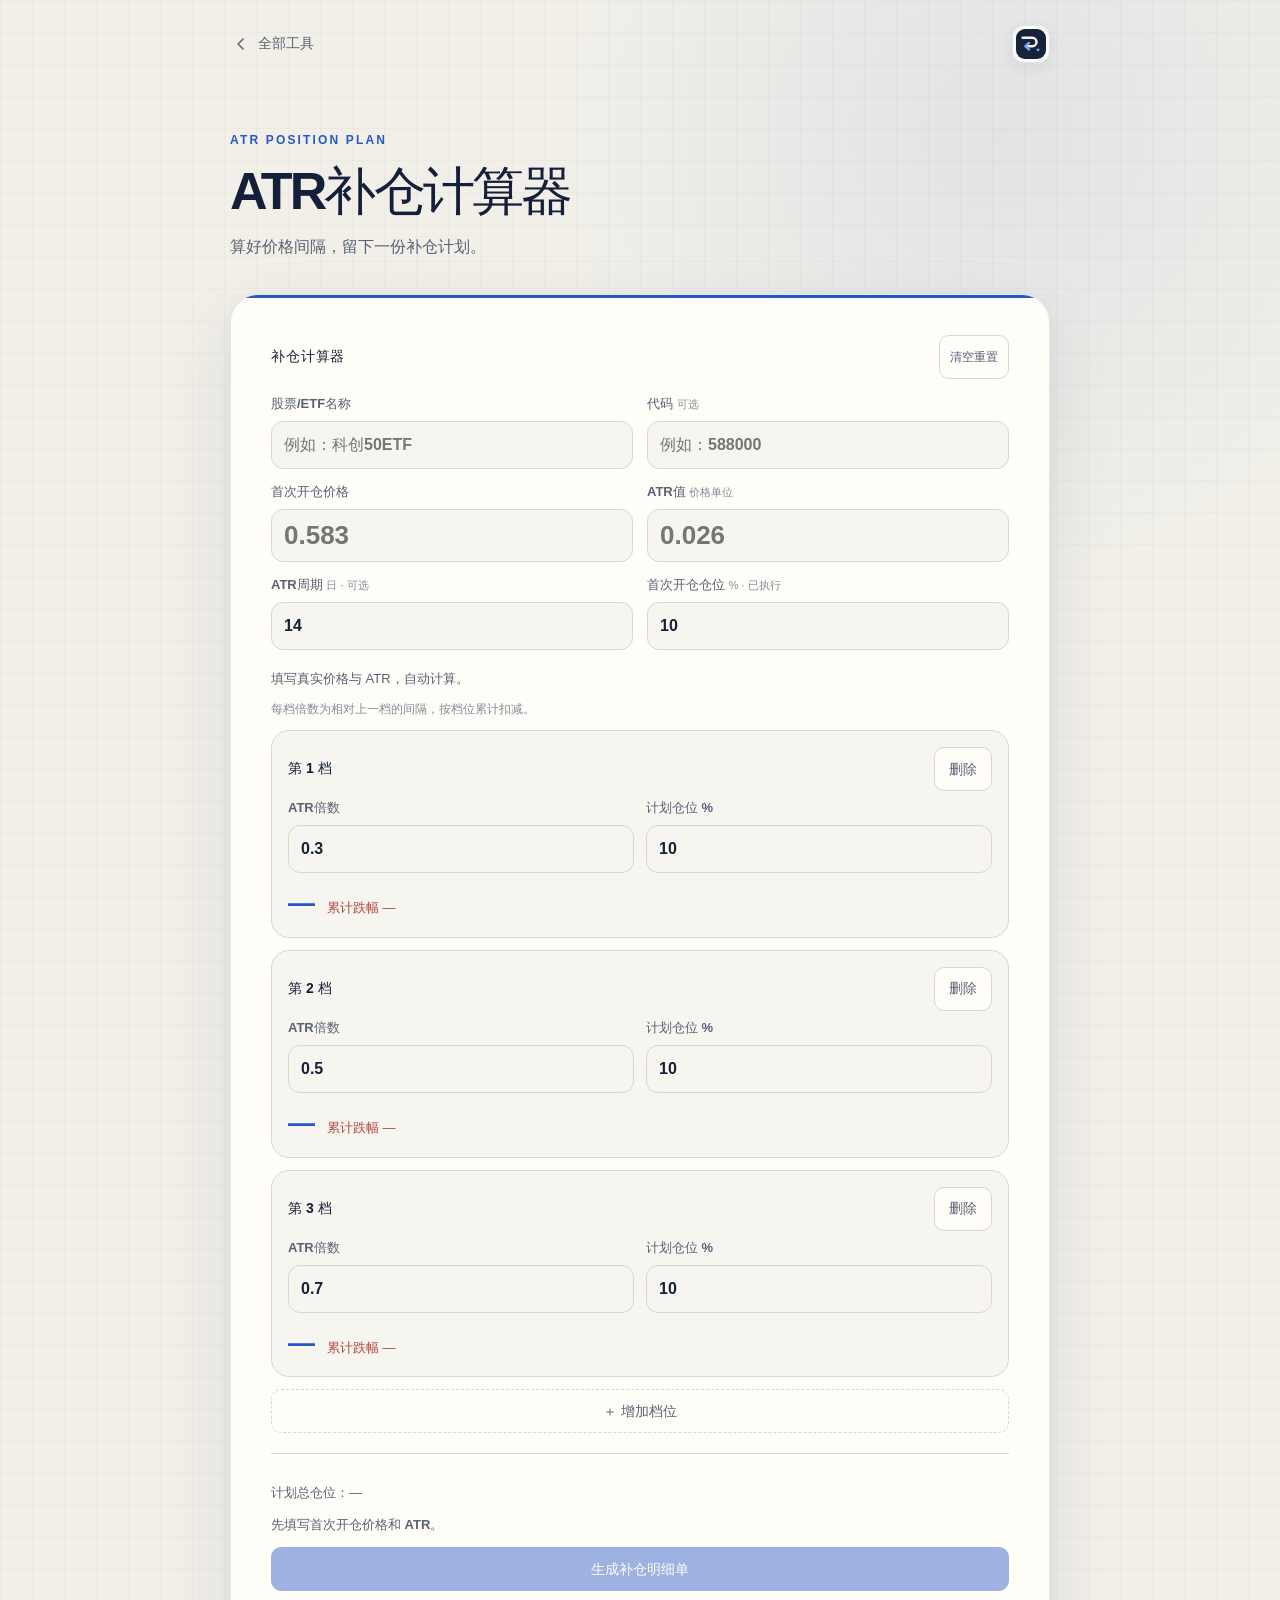
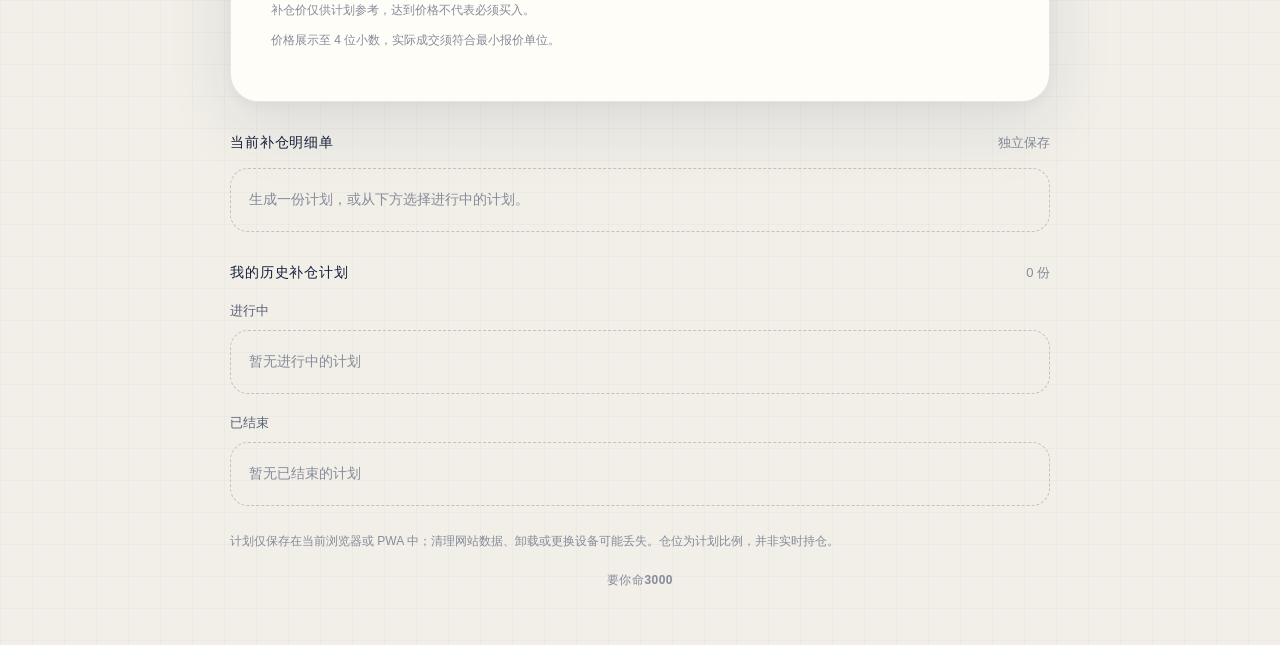
==== tools/atr-calculator/index.html @ 3a577865 "发布 ATR 补仓计算器 v1.2.0" ====
<!doctype html>
<html lang="zh-CN">
  <head>
    <meta charset="UTF-8" />
    <meta name="viewport" content="width=device-width, initial-scale=1, viewport-fit=cover" />
    <meta name="theme-color" content="#f1efe8" />
    <meta name="apple-mobile-web-app-capable" content="yes" />
    <meta name="apple-mobile-web-app-title" content="要你命3000" />
    <meta name="apple-mobile-web-app-status-bar-style" content="default" />
    <meta name="description" content="按累计ATR间隔计算补仓参考价格，在本机保存和管理独立补仓计划。" />
    <link rel="manifest" href="../../manifest.webmanifest" />
    <link rel="icon" href="../../assets/icon-192.png" type="image/png" />
    <link rel="apple-touch-icon" sizes="180x180" href="../../assets/apple-touch-icon.png" />
    <link rel="stylesheet" href="../../assets/styles.css" />
    <link rel="stylesheet" href="./atr-calculator.css" />
    <title>ATR补仓计算器 · 要你命3000</title>
  </head>
  <body>
    <div class="site-shell calculator-shell atr-shell">
      <header class="topbar">
        <a class="back-link" href="../../index.html">
          <svg viewBox="0 0 24 24" fill="none" aria-hidden="true"><path d="m14.5 6-6 6 6 6" /></svg>
          <span>全部工具</span>
        </a>
        <a class="brand-mark brand-mark-small" href="../../index.html" aria-label="要你命3000 首页">
          <img src="../../assets/icon.svg" alt="" width="30" height="30" />
        </a>
      </header>
      <main class="calculator-main">
        <section class="tool-heading" aria-labelledby="calculator-title">
          <p class="eyebrow">ATR POSITION PLAN</p>
          <h1 id="calculator-title">ATR补仓计算器</h1>
          <p>算好价格间隔，留下一份补仓计划。</p>
        </section>
        <p id="storage-message" class="atr-notice" role="alert" hidden></p>
        <section class="calculator-card" aria-labelledby="form-title">
          <div class="section-heading"><h2 id="form-title">补仓计算器</h2><button id="reset-draft" class="atr-button atr-subtle" type="button">清空重置</button></div>
          <form id="atr-form" novalidate>
            <div class="atr-fields">
              <label class="atr-field">股票/ETF名称
                <input id="asset-name" type="text" maxlength="80" autocomplete="off" placeholder="例如：科创50ETF" required />
              </label>
              <label class="atr-field">代码 <small>可选</small>
                <input id="asset-code" type="text" maxlength="40" autocomplete="off" placeholder="例如：588000" />
              </label>
              <label class="atr-field atr-main-field">首次开仓价格
                <input id="opening-price" type="text" inputmode="decimal" autocomplete="off" placeholder="0.583" required aria-describedby="preview-status" />
              </label>
              <label class="atr-field atr-main-field">ATR值 <small>价格单位</small>
                <input id="atr-value" type="text" inputmode="decimal" autocomplete="off" placeholder="0.026" required aria-describedby="preview-status" />
              </label>
              <label class="atr-field">ATR周期 <small>日 · 可选</small>
                <input id="atr-period" type="text" inputmode="numeric" autocomplete="off" value="14" />
              </label>
              <label class="atr-field">首次开仓仓位 <small>% · 已执行</small>
                <input id="opening-position" type="text" inputmode="decimal" autocomplete="off" value="10" aria-describedby="preview-status" />
              </label>
            </div>
            <p id="preview-summary" class="atr-meta" aria-live="polite">填写真实价格与 ATR，自动计算。</p>
            <p class="atr-hint">每档倍数为相对上一档的间隔，按档位累计扣减。</p>
            <div id="draft-levels" class="atr-stack"></div>
            <button id="add-level" class="atr-button" type="button">＋ 增加档位</button>
            <div class="atr-preview-footer">
              <p id="position-total" class="atr-meta"></p>
              <p id="position-warning" class="atr-notice" hidden></p>
              <p id="preview-status" class="status-message" aria-live="polite"></p>
              <button id="generate-plan" class="atr-button atr-primary" type="submit">生成补仓明细单</button>
            </div>
          </form>
          <p class="atr-hint">补仓价仅供计划参考，达到价格不代表必须买入。</p>
          <p class="atr-hint">价格展示至 4 位小数，实际成交须符合最小报价单位。</p>
        </section>
        <p id="action-message" class="atr-action-message" role="status" aria-live="polite"></p>
        <section id="current-section" class="atr-section" aria-labelledby="current-title">
          <div class="section-heading"><h2 id="current-title">当前补仓明细单</h2><span>独立保存</span></div>
          <div id="current-plan"></div>
        </section>
        <section class="atr-section" aria-labelledby="history-title">
          <div class="section-heading"><h2 id="history-title">我的历史补仓计划</h2><span id="plan-count">0 份</span></div>
          <h3 class="atr-list-heading">进行中</h3>
          <div id="active-plans" class="atr-stack"></div>
          <h3 class="atr-list-heading">已结束</h3>
          <div id="ended-plans" class="atr-stack"></div>
        </section>
        <p class="atr-hint atr-local-note">计划仅保存在当前浏览器或 PWA 中；清理网站数据、卸载或更换设备可能丢失。仓位为计划比例，并非实时持仓。</p>
        <p class="version-note" data-app-version>要你命3000</p>
      </main>
    </div>
    <script src="../../assets/app.js" defer></script>
    <script src="./atr-core.js" defer></script>
    <script src="./atr-calculator.js" defer></script>
  </body>
</html>
---- assets/styles.css ----
:root {
  color-scheme: light;
  --canvas: #f1efe8;
  --surface: #fffdf8;
  --surface-muted: #f7f5ef;
  --ink: #14203a;
  --ink-soft: #596176;
  --ink-faint: #858b99;
  --line: #d9d7cf;
  --line-strong: #c4c2b9;
  --accent: #2858c7;
  --accent-soft: #e9effd;
  --up: #147a55;
  --up-soft: #eaf6f0;
  --down: #b5453f;
  --down-soft: #fbefed;
  --flat: #6a7180;
  --shadow: 0 24px 70px rgba(27, 38, 64, 0.09), 0 4px 14px rgba(27, 38, 64, 0.04);
  --radius-xl: 28px;
  --radius-lg: 18px;
  --radius-md: 12px;
  --page-width: 1120px;
  font-family: "Segoe UI Variable Text", "Microsoft YaHei UI", "PingFang SC", sans-serif;
  font-synthesis: none;
  text-rendering: optimizeLegibility;
}

* {
  box-sizing: border-box;
}

html {
  min-width: 320px;
  background: var(--canvas);
}

body {
  min-width: 320px;
  min-height: 100vh;
  min-height: 100svh;
  margin: 0;
  color: var(--ink);
  background:
    radial-gradient(circle at 78% 6%, rgba(40, 88, 199, 0.08), transparent 28rem),
    linear-gradient(rgba(20, 32, 58, 0.025) 1px, transparent 1px),
    linear-gradient(90deg, rgba(20, 32, 58, 0.025) 1px, transparent 1px),
    var(--canvas);
  background-size: auto, 32px 32px, 32px 32px, auto;
  -webkit-font-smoothing: antialiased;
}

a {
  color: inherit;
  text-decoration: none;
}

button,
input {
  font: inherit;
}

button,
a,
input {
  -webkit-tap-highlight-color: transparent;
}

.site-shell {
  width: min(100% - 40px, var(--page-width));
  min-height: 100vh;
  min-height: 100svh;
  margin-inline: auto;
  display: flex;
  flex-direction: column;
}

.topbar {
  min-height: 88px;
  display: flex;
  align-items: center;
  justify-content: space-between;
  padding-top: env(safe-area-inset-top);
}

.brand-mark {
  width: 44px;
  height: 44px;
  display: grid;
  place-items: center;
  border: 1px solid rgba(24, 32, 53, 0.09);
  border-radius: 14px;
  background: rgba(255, 253, 248, 0.82);
  box-shadow: 0 4px 16px rgba(20, 32, 58, 0.07);
  transition: transform 160ms ease, box-shadow 160ms ease;
}

.brand-mark img {
  display: block;
  border-radius: 9px;
}

.brand-mark:hover {
  transform: translateY(-1px);
  box-shadow: 0 6px 16px rgba(24, 32, 53, 0.1);
}

.brand-mark:active {
  transform: translateY(0) scale(0.97);
}

.brand-mark:focus-visible,
.back-link:focus-visible,
.tool-card:focus-visible,
.clear-button:focus-visible {
  outline: 3px solid rgba(49, 95, 202, 0.28);
  outline-offset: 3px;
}

.topbar-note {
  color: var(--ink-soft);
  font-size: 12px;
  font-weight: 600;
  letter-spacing: 0.12em;
}

.home-main {
  flex: 1;
  padding: clamp(54px, 8vh, 84px) 0 88px;
}

.intro {
  position: relative;
  min-height: 260px;
  max-width: none;
  isolation: isolate;
}

.intro::after {
  content: "3000";
  position: absolute;
  z-index: -1;
  top: -54px;
  right: 0;
  color: rgba(40, 88, 199, 0.055);
  font-family: "Segoe UI Variable Display", "Segoe UI", sans-serif;
  font-size: clamp(150px, 24vw, 270px);
  font-weight: 760;
  line-height: 1;
  letter-spacing: -0.08em;
  pointer-events: none;
  user-select: none;
}

.eyebrow {
  margin: 0 0 17px;
  color: var(--accent);
  font-size: 12px;
  font-weight: 750;
  letter-spacing: 0.18em;
}

.intro h1,
.tool-heading h1 {
  margin: 0;
  font-family: "Segoe UI Variable Display", "Microsoft YaHei UI", "PingFang SC", sans-serif;
  font-weight: 760;
  letter-spacing: -0.055em;
  text-wrap: balance;
}

.intro h1 {
  font-size: clamp(54px, 7.4vw, 82px);
  line-height: 1;
}

.intro-copy {
  max-width: 34em;
  margin: 23px 0 0;
  color: var(--ink-soft);
  font-size: clamp(16px, 2vw, 18px);
  line-height: 1.75;
  letter-spacing: 0.015em;
}

.tools-section {
  margin-top: 26px;
}

.version-note {
  margin: 20px 0 0;
  color: var(--ink-faint);
  font-size: 12px;
  font-weight: 600;
  letter-spacing: 0.04em;
  text-align: center;
}

.section-heading {
  display: flex;
  align-items: baseline;
  justify-content: space-between;
  margin-bottom: 16px;
}

.section-heading h2 {
  margin: 0;
  font-size: 14px;
  font-weight: 750;
  letter-spacing: 0.06em;
}

.section-heading span {
  color: var(--ink-faint);
  font-size: 13px;
}

.tool-card {
  position: relative;
  min-height: 256px;
  display: grid;
  grid-template-columns: 70px minmax(0, 1fr) auto;
  gap: 26px;
  align-items: start;
  padding: 34px;
  overflow: hidden;
  border: 1px solid rgba(20, 32, 58, 0.1);
  border-radius: var(--radius-xl);
  background: var(--surface);
  box-shadow: var(--shadow);
  transition: transform 200ms ease, box-shadow 200ms ease, border-color 200ms ease;
}

.tool-card + .tool-card {
  margin-top: 16px;
}

.tool-card::after {
  content: "";
  position: absolute;
  right: -68px;
  bottom: -122px;
  width: 330px;
  height: 270px;
  border: 1px solid rgba(40, 88, 199, 0.12);
  border-radius: 50%;
  pointer-events: none;
}

.tool-card:hover {
  transform: translateY(-3px);
  border-color: rgba(49, 95, 202, 0.26);
  box-shadow: 0 22px 60px rgba(32, 37, 47, 0.1), 0 3px 9px rgba(32, 37, 47, 0.04);
}

.tool-card:active {
  transform: translateY(-1px) scale(0.995);
}

.tool-card-icon {
  width: 70px;
  height: 70px;
  display: grid;
  place-items: center;
  border-radius: 20px;
  color: var(--accent);
  background: var(--accent-soft);
}

.tool-card-icon svg {
  width: 28px;
  stroke: currentColor;
  stroke-width: 1.8;
  stroke-linecap: round;
  stroke-linejoin: round;
}

.tool-card-body {
  min-width: 0;
}

.tool-card-kicker {
  margin: 2px 0 8px !important;
  color: var(--accent) !important;
  font-size: 12px !important;
  font-weight: 700;
  letter-spacing: 0.08em;
}

.tool-card h3 {
  margin: 0;
  font-size: 27px;
  font-weight: 750;
  line-height: 1.2;
  letter-spacing: -0.035em;
}

.tool-card-body > p {
  max-width: 520px;
  margin: 11px 0 0;
  color: var(--ink-soft);
  font-size: 15px;
  line-height: 1.7;
  text-wrap: pretty;
}

.formula-preview {
  width: fit-content;
  display: flex;
  align-items: center;
  gap: 9px;
  margin-top: 30px;
  padding: 10px 13px;
  border-left: 2px solid rgba(49, 95, 202, 0.28);
  border-radius: 9px;
  color: var(--ink-soft);
  background: var(--surface-muted);
  font-variant-numeric: tabular-nums;
  white-space: nowrap;
}

.formula-preview small {
  margin-right: 2px;
  color: var(--ink-faint);
  font-size: 11px;
  font-weight: 650;
  letter-spacing: 0.04em;
}

.formula-preview span,
.formula-preview strong {
  padding: 0;
  text-align: center;
  font-size: 15px;
}

.formula-preview i {
  color: var(--ink-faint);
  font-style: normal;
}

.formula-preview strong {
  color: var(--up);
}

.tool-card-arrow {
  position: relative;
  z-index: 1;
  width: 40px;
  height: 40px;
  display: grid;
  place-items: center;
  border: 1px solid var(--line);
  border-radius: 50%;
  color: var(--ink-soft);
  font-size: 18px;
  transition: color 160ms ease, border-color 160ms ease, background 160ms ease;
}

.tool-card:hover .tool-card-arrow {
  color: #fff;
  border-color: var(--accent);
  background: var(--accent);
}

.site-footer {
  min-height: 82px;
  display: flex;
  align-items: center;
  padding-bottom: env(safe-area-inset-bottom);
  border-top: 1px solid rgba(24, 32, 53, 0.08);
  color: var(--ink-faint);
  font-size: 12px;
}

/* 公共 PWA 更新提示；预留页面底部空间，避免覆盖工具和安全区域。 */
body.has-pwa-update {
  padding-bottom: calc(var(--pwa-update-height, 80px) + 32px + env(safe-area-inset-bottom));
}

.pwa-update {
  position: fixed;
  z-index: 20;
  left: max(16px, env(safe-area-inset-left));
  right: max(16px, env(safe-area-inset-right));
  bottom: calc(16px + env(safe-area-inset-bottom));
  max-width: 480px;
  margin-inline: auto;
  display: flex;
  align-items: center;
  justify-content: space-between;
  gap: 12px;
  padding: 12px 14px;
  border: 1px solid var(--line);
  border-radius: var(--radius-md);
  background: var(--surface);
  box-shadow: 0 4px 18px rgba(27, 38, 64, 0.1);
}

.pwa-update[hidden] {
  display: none;
}

.pwa-update p {
  margin: 0;
  color: var(--ink-soft);
  font-size: 13px;
  line-height: 1.5;
}

.pwa-update button {
  flex: 0 0 auto;
  min-height: 44px;
  padding: 0 12px;
  border: 0;
  border-radius: 8px;
  color: #fff;
  background: var(--accent);
  font-size: 13px;
  font-weight: 600;
  cursor: pointer;
}

.pwa-update button:disabled {
  opacity: 0.65;
  cursor: wait;
}

.pwa-update button:focus-visible {
  outline: 3px solid var(--accent);
  outline-offset: 3px;
}

/* Calculator */
.calculator-shell {
  max-width: 920px;
}

.back-link {
  min-height: 42px;
  display: inline-flex;
  align-items: center;
  gap: 7px;
  margin-left: -8px;
  padding: 0 9px;
  border-radius: 10px;
  color: var(--ink-soft);
  font-size: 14px;
  font-weight: 600;
  transition: color 160ms ease, background 160ms ease;
}

.back-link svg {
  width: 20px;
  stroke: currentColor;
  stroke-width: 1.8;
  stroke-linecap: round;
  stroke-linejoin: round;
}

.back-link:hover {
  color: var(--ink);
  background: rgba(255, 254, 251, 0.65);
}

.brand-mark-small {
  width: 38px;
  height: 38px;
  border-radius: 12px;
}

.calculator-main {
  flex: 1;
  padding: clamp(38px, 5vh, 56px) 0 max(56px, env(safe-area-inset-bottom));
}

.tool-heading {
  max-width: 720px;
  margin-bottom: 34px;
}

.tool-heading h1 {
  font-size: clamp(38px, 5.2vw, 52px);
  line-height: 1.06;
}

.tool-heading > p:last-child {
  margin: 14px 0 0;
  color: var(--ink-soft);
  font-size: 16px;
  line-height: 1.7;
}

.calculator-card {
  position: relative;
  padding: clamp(22px, 4vw, 40px);
  overflow: hidden;
  border: 1px solid rgba(20, 32, 58, 0.1);
  border-radius: var(--radius-xl);
  background: var(--surface);
  box-shadow: var(--shadow);
}

.calculator-card::before {
  content: "";
  position: absolute;
  inset: 0 0 auto;
  height: 3px;
  background: var(--accent);
}

.relation-line {
  display: flex;
  align-items: center;
  justify-content: center;
  gap: 12px;
  margin-bottom: 28px;
  color: var(--ink-faint);
  font-size: 12px;
  font-weight: 700;
  letter-spacing: 0.12em;
}

.relation-line i {
  color: var(--line-strong);
  font-style: normal;
  font-weight: 400;
}

.price-row {
  display: grid;
  grid-template-columns: minmax(0, 1fr) 48px minmax(0, 1fr);
  align-items: start;
}

.price-b-group {
  min-width: 0;
}

.price-b-drop:not([hidden]) {
  display: flex;
  align-items: baseline;
  justify-content: space-between;
  gap: 12px;
  margin: 7px 10px 0;
  padding: 9px 12px;
  border: 1px solid rgba(20, 32, 58, 0.06);
  border-radius: 10px;
  color: var(--ink-soft);
  background: rgba(247, 245, 239, 0.5);
  font-size: 11px;
  line-height: 1.5;
}

.price-b-drop > span {
  flex-shrink: 0;
}

.price-b-drop output {
  min-width: 0;
  font-size: 16px;
  font-weight: 600;
  font-variant-numeric: tabular-nums;
  text-align: right;
  overflow-wrap: anywhere;
}

.price-row > .direction-arrow {
  margin-top: 70px;
}

.field-card {
  position: relative;
  min-width: 0;
  display: block;
  min-height: 164px;
  padding: 20px;
  border: 1px solid var(--line);
  border-radius: var(--radius-lg);
  background: #faf8f3;
  cursor: text;
  transition: border-color 160ms ease, box-shadow 160ms ease, background 160ms ease, transform 160ms ease;
}

.field-card:focus-within {
  border-color: rgba(49, 95, 202, 0.65);
  background: #fff;
  box-shadow: 0 0 0 4px rgba(49, 95, 202, 0.1);
  transform: translateY(-1px);
}

.field-head {
  display: flex;
  align-items: center;
  justify-content: space-between;
  gap: 12px;
  color: var(--ink-soft);
  font-size: 13px;
  font-weight: 700;
}

.field-head small {
  min-width: 25px;
  height: 25px;
  display: grid;
  place-items: center;
  border: 1px solid var(--line);
  border-radius: 7px;
  color: var(--ink-faint);
  background: rgba(255, 255, 255, 0.65);
  font-size: 11px;
}

.input-wrap {
  min-width: 0;
  display: flex;
  align-items: baseline;
  margin-top: 15px;
}

.input-wrap input {
  width: 100%;
  min-width: 0;
  height: 52px;
  padding: 0;
  border: 0;
  outline: 0;
  color: var(--ink);
  background: transparent;
  font-size: clamp(30px, 5vw, 42px);
  font-weight: 720;
  letter-spacing: -0.035em;
  font-variant-numeric: tabular-nums;
  caret-color: var(--accent);
}

.input-wrap input::placeholder {
  color: #c7c8c7;
  opacity: 1;
}

.input-suffix {
  margin-left: 5px;
  color: var(--ink-faint);
  font-size: 20px;
  font-weight: 700;
}

.field-role {
  min-height: 18px;
  display: inline-flex;
  align-items: center;
  margin-top: 8px;
  color: var(--ink-faint);
  font-size: 11px;
  font-weight: 650;
  letter-spacing: 0.04em;
}

.field-card.is-derived {
  border-color: rgba(49, 95, 202, 0.32);
  background: var(--accent-soft);
}

.field-card.is-derived .field-role {
  color: var(--accent);
}

.field-card.has-error {
  border-color: rgba(181, 69, 63, 0.48);
  background: var(--down-soft);
}

.direction-arrow {
  display: grid;
  place-items: center;
  color: var(--ink-faint);
}

.direction-arrow svg {
  width: 22px;
  stroke: currentColor;
  stroke-width: 1.6;
  stroke-linecap: round;
  stroke-linejoin: round;
}

.change-connector {
  height: 42px;
  display: grid;
  place-items: center;
}

.change-connector span {
  width: 1px;
  height: 25px;
  background: var(--line);
}

.change-card {
  max-width: calc(50% - 24px);
  margin-inline: auto;
}

.change-card.is-up {
  border-color: rgba(20, 122, 85, 0.3);
  background: var(--up-soft);
}

.change-card.is-up .field-role,
.change-card.is-up input {
  color: var(--up);
}

.change-card.is-down {
  border-color: rgba(181, 69, 63, 0.3);
  background: var(--down-soft);
}

.change-card.is-down .field-role,
.change-card.is-down input {
  color: var(--down);
}

.change-card.is-flat {
  background: #f1f2f3;
}

.status-row {
  min-height: 38px;
  display: flex;
  align-items: center;
  justify-content: space-between;
  gap: 18px;
  margin-top: 30px;
  padding-top: 22px;
  border-top: 1px solid rgba(24, 32, 53, 0.08);
}

.status-message {
  margin: 0;
  color: var(--ink-soft);
  font-size: 13px;
  font-weight: 550;
}

.status-message[data-tone="up"] { color: var(--up); }
.status-message[data-tone="down"],
.status-message[data-tone="error"] { color: var(--down); }
.status-message[data-tone="flat"] { color: var(--flat); }

.clear-button {
  min-height: 38px;
  display: inline-flex;
  align-items: center;
  gap: 7px;
  flex: 0 0 auto;
  padding: 0 11px;
  border: 0;
  border-radius: 10px;
  color: var(--ink-soft);
  background: transparent;
  cursor: pointer;
  font-size: 13px;
  font-weight: 600;
  transition: color 160ms ease, background 160ms ease;
}

.clear-button svg {
  width: 17px;
  stroke: currentColor;
  stroke-width: 1.6;
  stroke-linecap: round;
  stroke-linejoin: round;
}

.clear-button:hover:not(:disabled) {
  color: var(--down);
  background: var(--down-soft);
}

.clear-button:disabled {
  opacity: 0.35;
  cursor: default;
}

/* Currency converter */
.currency-card {
  max-width: 720px;
}

.currency-stack {
  display: grid;
  gap: 10px;
}

.currency-field {
  min-height: 142px;
}

.currency-field .field-head > span:first-child {
  color: var(--ink);
  font-size: 15px;
}

.currency-field .field-head small {
  min-width: auto;
  height: auto;
  padding: 4px 7px;
  color: var(--accent);
  border-color: rgba(40, 88, 199, 0.18);
  background: var(--accent-soft);
  letter-spacing: 0.04em;
}

.currency-field.is-source {
  border-color: rgba(40, 88, 199, 0.6);
  background: #fff;
  box-shadow: 0 0 0 4px rgba(40, 88, 199, 0.09);
}

.currency-field .input-suffix {
  flex: 0 0 auto;
}

.currency-connector {
  height: 22px;
  display: grid;
  place-items: center;
  color: var(--line-strong);
}

.currency-connector svg {
  width: 18px;
  height: 18px;
  stroke: currentColor;
  stroke-width: 1.6;
  stroke-linecap: round;
  stroke-linejoin: round;
}

.currency-status {
  align-items: flex-start;
}

.currency-status-copy {
  min-width: 0;
}

.rate-date {
  margin: 5px 0 0;
  color: var(--ink-faint);
  font-size: 12px;
  line-height: 1.5;
}

.refresh-button {
  min-height: 38px;
  display: inline-flex;
  align-items: center;
  gap: 7px;
  flex: 0 0 auto;
  padding: 0 11px;
  border: 1px solid var(--line);
  border-radius: 10px;
  color: var(--ink-soft);
  background: transparent;
  cursor: pointer;
  font-size: 13px;
  font-weight: 600;
  transition: color 160ms ease, border-color 160ms ease, background 160ms ease;
}

.refresh-button svg {
  width: 16px;
  stroke: currentColor;
  stroke-width: 1.7;
  stroke-linecap: round;
  stroke-linejoin: round;
}

.refresh-button:hover:not(:disabled) {
  color: var(--accent);
  border-color: rgba(40, 88, 199, 0.38);
  background: var(--accent-soft);
}

.refresh-button:disabled {
  opacity: 0.55;
  cursor: wait;
}

.refresh-button:focus-visible {
  outline: 3px solid rgba(49, 95, 202, 0.28);
  outline-offset: 3px;
}

.privacy-note {
  display: flex;
  align-items: center;
  justify-content: center;
  gap: 7px;
  margin: 20px 0 0;
  color: var(--ink-faint);
  font-size: 12px;
}

.privacy-note svg {
  width: 16px;
  stroke: currentColor;
  stroke-width: 1.5;
  stroke-linecap: round;
  stroke-linejoin: round;
}

@media (max-width: 680px) {
  .site-shell {
    width: min(100% - 28px, var(--page-width));
  }

  .topbar {
    min-height: 72px;
  }

  .home-main {
    padding: 46px 0 54px;
  }

  .intro {
    min-height: 244px;
  }

  .intro::after {
    top: 42px;
    right: -12px;
    font-size: clamp(118px, 42vw, 164px);
  }

  .intro h1 {
    max-width: 7em;
    font-size: clamp(48px, 14vw, 62px);
  }

  .tools-section {
    margin-top: 24px;
  }

  .tool-card {
    min-height: 0;
    grid-template-columns: 54px minmax(0, 1fr);
    gap: 18px;
    padding: 22px;
    border-radius: 22px;
  }

  .tool-card-icon {
    width: 54px;
    height: 54px;
    border-radius: 16px;
  }

  .tool-card h3 {
    font-size: 21px;
  }

  .tool-card-body > p {
    font-size: 14px;
    line-height: 1.6;
  }

  .tool-card-body {
    padding-right: 30px;
  }

  .formula-preview {
    max-width: 100%;
    gap: 7px;
    margin-top: 22px;
    padding-inline: 10px;
    overflow: hidden;
  }

  .formula-preview span,
  .formula-preview strong {
    padding-inline: 0;
  }

  .tool-card-arrow {
    position: absolute;
    top: 22px;
    right: 22px;
    width: 32px;
    height: 32px;
  }

  .calculator-main {
    padding-top: 30px;
  }

  .tool-heading {
    margin-bottom: 24px;
  }

  .calculator-card {
    padding: 22px;
    border-radius: 22px;
  }

  .relation-line {
    margin: 2px 0 20px;
  }

  .price-row {
    grid-template-columns: minmax(0, 1fr);
    gap: 0;
  }

  .field-card {
    min-height: 146px;
    padding: 17px;
    border-radius: 16px;
  }

  .field-head {
    font-size: 12px;
  }

  .field-head small {
    min-width: 22px;
    height: 22px;
  }

  .input-wrap {
    margin-top: 10px;
  }

  .input-wrap input {
    height: 48px;
    font-size: clamp(30px, 10vw, 38px);
  }

  .direction-arrow {
    height: 34px;
    transform: rotate(90deg);
  }

  .price-row > .direction-arrow {
    margin-top: 0;
  }

  .direction-arrow svg {
    width: 19px;
  }

  .change-connector {
    height: 32px;
  }

  .change-connector span {
    height: 18px;
  }

  .change-card {
    max-width: none;
  }

  .status-row {
    margin-top: 20px;
    padding-top: 16px;
  }

  .currency-field {
    min-height: 132px;
  }
}

@media (max-width: 420px) {
  .tool-card-body > p {
    padding-right: 12px;
  }

  .formula-preview small {
    display: none;
  }

  .calculator-card {
    padding: 18px 14px;
  }

  .field-card {
    padding: 16px;
  }

  .field-head > span:first-child {
    max-width: none;
    line-height: 1.25;
  }

  .field-role {
    font-size: 10px;
  }

  .status-message {
    max-width: 220px;
    line-height: 1.45;
  }

  .currency-status {
    gap: 12px;
  }
}

@media (prefers-reduced-motion: reduce) {
  *,
  *::before,
  *::after {
    scroll-behavior: auto !important;
    transition-duration: 0.01ms !important;
  }
}
---- tools/atr-calculator/atr-calculator.css ----
/* 只作用于 ATR 页面，沿用公共颜色、字体与卡片。 */
.atr-shell { max-width: 820px; }
.atr-shell [hidden] { display: none !important; }
.atr-shell .status-message { max-width: none; line-height: 1.6; }
.atr-fields { display: grid; grid-template-columns: repeat(2, minmax(0, 1fr)); gap: 14px; }
.atr-field { display: block; min-width: 0; color: var(--ink-soft); font-size: 13px; font-weight: 600; }
.atr-field small { color: var(--ink-faint); font-size: 11px; font-weight: 400; }
.atr-field input {
  display: block; width: 100%; min-width: 0; min-height: 48px; margin-top: 8px;
  border: 1px solid var(--line); border-radius: var(--radius-md);
  padding: 10px 12px; background: var(--surface-muted); color: var(--ink); font-size: 16px;
  font-variant-numeric: tabular-nums;
}
.atr-field input:focus { outline: 3px solid var(--accent-soft); border-color: var(--accent); background: #fff; }
.atr-main-field input { font-size: 26px; font-weight: 700; }
.atr-meta { margin: 18px 0 10px; font-size: 13px; line-height: 1.7; color: var(--ink-soft); overflow-wrap: anywhere; }
.atr-hint { color: var(--ink-faint); font-size: 12px; line-height: 1.65; margin: 10px 0; }
.atr-stack { display: grid; gap: 12px; }
.atr-level {
  padding: 16px; border: 1px solid var(--line); border-radius: var(--radius-lg);
  background: var(--surface-muted); min-width: 0;
}
.atr-level-head { display: flex; align-items: center; justify-content: space-between; gap: 12px; margin-bottom: 8px; }
.atr-level-head h3 { margin: 0; font-size: 14px; }
.atr-level .atr-fields { gap: 12px; }
.atr-result { display: flex; align-items: baseline; gap: 12px; flex-wrap: wrap; margin: 14px 0 0; font-variant-numeric: tabular-nums; }
.atr-price { font-size: 27px; line-height: 1.25; color: var(--accent); font-weight: 750; overflow-wrap: anywhere; }
.atr-drop { font-size: 13px; color: var(--down); }
.atr-button {
  min-height: 44px; padding: 10px 14px; border: 1px solid var(--line); border-radius: 10px;
  color: var(--ink-soft); background: var(--surface); font-size: 14px; cursor: pointer; line-height: 1.5;
}
.atr-button:hover:not(:disabled) { border-color: var(--accent); color: var(--accent); }
.atr-button:focus-visible, .atr-plan-link:focus-visible { outline: 3px solid var(--accent); outline-offset: 3px; }
.atr-button:disabled { opacity: .45; cursor: default; }
.atr-primary { width: 100%; color: #fff; background: var(--accent); border-color: var(--accent); font-weight: 600; }
.atr-primary:hover:not(:disabled) { color: #fff; background: #214aab; }
.atr-danger { color: var(--down); }
#add-level { width: 100%; margin-top: 12px; border-style: dashed; }
.atr-preview-footer { border-top: 1px solid var(--line); padding-top: 10px; margin-top: 20px; }
.atr-preview-footer .status-message { margin-bottom: 12px; }
.atr-notice {
  padding: 12px 14px; color: var(--down); border: 1px solid rgba(181,69,63,.25);
  border-radius: 10px; background: var(--down-soft); font-size: 13px; line-height: 1.65; overflow-wrap: anywhere;
}
.atr-section { margin-top: 32px; scroll-margin-top: 20px; }
.atr-empty { padding: 22px 18px; border: 1px dashed var(--line-strong); border-radius: var(--radius-lg); color: var(--ink-faint); font-size: 14px; }
.atr-plan-card { padding: 24px; border: 1px solid var(--line); border-radius: var(--radius-xl); background: var(--surface); }
.atr-plan-card h3 { margin: 0; font-size: 22px; overflow-wrap: anywhere; }
.atr-badge { display: inline-block; margin-top: 10px; color: var(--accent); font-size: 12px; padding: 4px 8px; border-radius: 6px; background: var(--accent-soft); }
.atr-badge-ended { color: var(--ink-soft); background: var(--surface-muted); }
.atr-execution {
  display: grid; grid-template-columns: 24px minmax(0, 1fr); gap: 14px; cursor: default;
  padding: 16px; border: 1px solid var(--line); border-radius: var(--radius-lg); background: var(--surface-muted);
}
.atr-execution:focus-within { outline: 3px solid var(--accent-soft); border-color: var(--accent); }
.atr-execution-head { display: flex; justify-content: space-between; gap: 10px; flex-wrap: wrap; font-size: 13px; line-height: 1.5; }
.atr-execution.is-complete { background: var(--up-soft); border-color: rgba(20,122,85,.25); }
.atr-execution.is-complete .atr-price { color: var(--accent); }
.atr-execution.is-complete .atr-execution-head strong { color: var(--up); }
.atr-metrics { display: grid; grid-template-columns: repeat(2,minmax(0,1fr)); gap: 12px; padding: 16px; margin: 18px 0; border-radius: 12px; background: var(--accent-soft); }
.atr-metrics p { margin: 0; font-size: 12px; color: var(--ink-soft); }
.atr-metrics strong { display: block; margin-top: 5px; color: var(--ink); font-size: 20px; overflow-wrap: anywhere; }
.atr-actions { display: flex; flex-wrap: wrap; gap: 10px; margin-top: 18px; }
.atr-list-heading { font-size: 13px; color: var(--ink-soft); margin: 20px 0 10px; }
.atr-plan-link { width: 100%; min-width: 0; text-align: left; border: 1px solid var(--line); border-radius: 12px; padding: 16px; color: var(--ink); background: var(--surface); cursor: pointer; }
.atr-plan-link[aria-pressed="true"] { border-color: var(--accent); background: var(--accent-soft); }
.atr-plan-link strong { display: block; font-size: 15px; line-height: 1.6; overflow-wrap: anywhere; }
.atr-plan-link span { display: block; color: var(--ink-soft); font-size: 12px; margin-top: 7px; line-height: 1.7; }
.atr-action-message { color: var(--ink-soft); font-size: 13px; line-height: 1.6; margin: 18px 0 0; }
.atr-action-message[data-tone="error"] { color: var(--down); }
.atr-local-note { margin-top: 26px; }
@media (max-width: 480px) {
  .atr-shell .tool-heading h1 { font-size: clamp(30px, 8vw, 38px); }
  .atr-fields { gap: 12px 10px; }
  #atr-form > .atr-fields > .atr-field:first-child, #atr-form > .atr-fields > .atr-field:nth-child(2) { grid-column: 1 / -1; }
  .atr-level { padding: 14px 12px; }
  .atr-plan-card { padding: 18px 14px; border-radius: 22px; }
  .atr-execution { padding: 14px 12px; gap: 10px; }
  .atr-price { font-size: 26px; }
}

/* 成交记录增量交互：保持原卡片、间距和色彩体系。 */
.atr-subtle { background: transparent; font-size: 12px; padding: 8px 10px; }
.atr-execution-mark { color: var(--ink-faint); font-size: 14px; font-weight: 700; line-height: 24px; text-align: center; }
.atr-execution.is-complete .atr-execution-mark { color: var(--up); }
.atr-next-info { padding: 12px 16px; border: 1px solid var(--line); border-radius: 12px; margin: 0 0 18px; background: var(--surface-muted); }
.atr-next-info p { margin: 4px 0; }
.atr-trade-editor { border-top: 1px solid var(--line); margin-top: 14px; padding-top: 14px; }
.atr-trade-editor .atr-actions { margin-top: 12px; display: grid; grid-template-columns: auto minmax(0, 1fr); }
.atr-trade-editor .status-message:empty, .atr-trade-editor .atr-hint:empty { display: none; }
.atr-record-message { margin-bottom: 0; }
.atr-corrections { margin-top: 12px; font-size: 12px; color: var(--ink-soft); overflow-wrap: anywhere; }
.atr-corrections summary { padding: 10px 0; min-height: 44px; cursor: pointer; }
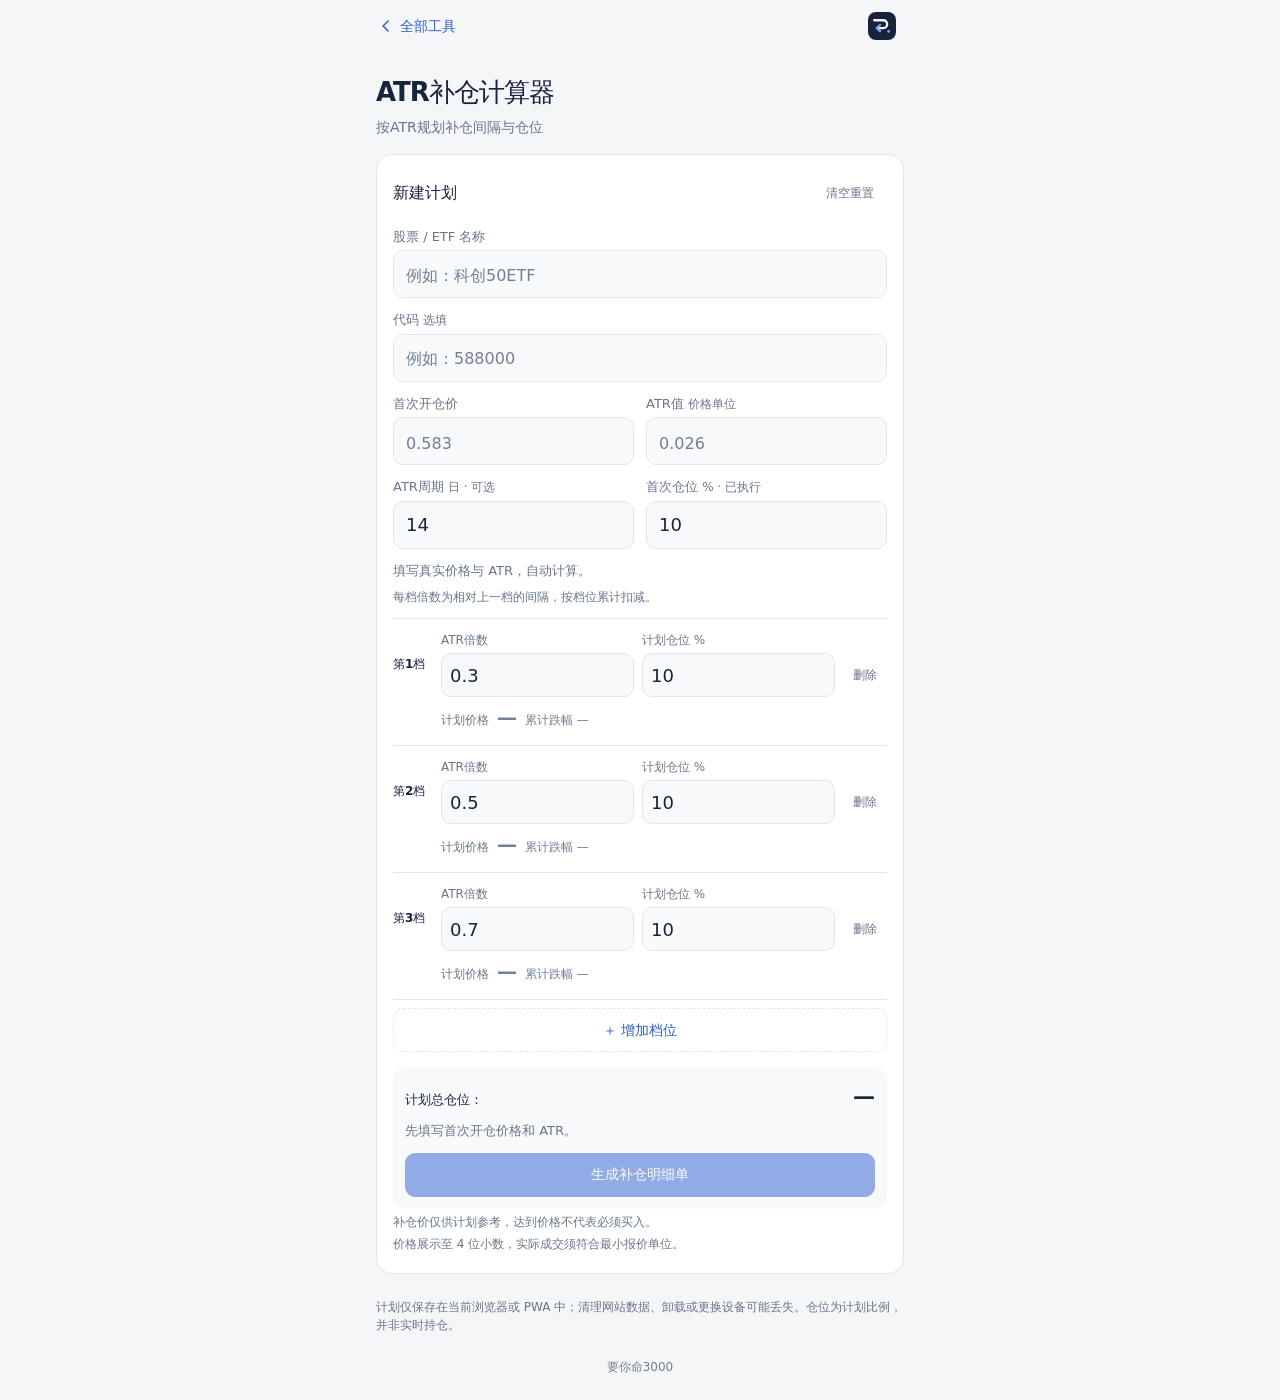
==== commit bb6a017c: "release: v1.3.0 compact UI redesign" ====
--- a/tools/atr-calculator/index.html
+++ b/tools/atr-calculator/index.html
@@ -3,7 +3,7 @@
   <head>
     <meta charset="UTF-8" />
     <meta name="viewport" content="width=device-width, initial-scale=1, viewport-fit=cover" />
-    <meta name="theme-color" content="#f1efe8" />
+    <meta name="theme-color" content="#f5f6f8" />
     <meta name="apple-mobile-web-app-capable" content="yes" />
     <meta name="apple-mobile-web-app-title" content="要你命3000" />
     <meta name="apple-mobile-web-app-status-bar-style" content="default" />
@@ -18,7 +18,7 @@
   <body>
     <div class="site-shell calculator-shell atr-shell">
       <header class="topbar">
-        <a class="back-link" href="../../index.html">
+        <a class="back-link" href="../../index.html" aria-label="返回工具首页">
           <svg viewBox="0 0 24 24" fill="none" aria-hidden="true"><path d="m14.5 6-6 6 6 6" /></svg>
           <span>全部工具</span>
         </a>
@@ -28,22 +28,37 @@
       </header>
       <main class="calculator-main">
         <section class="tool-heading" aria-labelledby="calculator-title">
-          <p class="eyebrow">ATR POSITION PLAN</p>
           <h1 id="calculator-title">ATR补仓计算器</h1>
-          <p>算好价格间隔，留下一份补仓计划。</p>
+          <p>按ATR规划补仓间隔与仓位</p>
         </section>
+        <div id="plan-toolbar" class="atr-toolbar" hidden>
+          <button id="toggle-draft" class="atr-button atr-primary" type="button" aria-controls="new-plan" aria-expanded="false">＋ 新建计划</button>
+          <a class="atr-button" href="#history-section">切换计划</a>
+        </div>
         <p id="storage-message" class="atr-notice" role="alert" hidden></p>
-        <section class="calculator-card" aria-labelledby="form-title">
-          <div class="section-heading"><h2 id="form-title">补仓计算器</h2><button id="reset-draft" class="atr-button atr-subtle" type="button">清空重置</button></div>
+        <p id="action-message" class="atr-action-message" role="status" aria-live="polite"></p>
+        <section id="current-section" class="atr-section" aria-labelledby="current-title">
+          <div class="section-heading"><h2 id="current-title">当前补仓明细单</h2><span>独立保存</span></div>
+          <div id="current-plan"></div>
+        </section>
+        <section id="history-section" class="atr-section" aria-labelledby="history-title">
+          <div class="section-heading"><h2 id="history-title">我的补仓计划</h2><span id="plan-count">0 份</span></div>
+          <h3 class="atr-list-heading">进行中</h3>
+          <div id="active-plans" class="atr-stack"></div>
+          <h3 class="atr-list-heading">已结束</h3>
+          <div id="ended-plans" class="atr-stack"></div>
+        </section>
+        <section id="new-plan" class="calculator-card atr-new-plan" aria-labelledby="form-title">
+          <div class="section-heading"><h2 id="form-title">新建计划</h2><button id="reset-draft" class="atr-button atr-subtle" type="button">清空重置</button></div>
           <form id="atr-form" novalidate>
             <div class="atr-fields">
-              <label class="atr-field">股票/ETF名称
+              <label class="atr-field">股票 / ETF 名称
                 <input id="asset-name" type="text" maxlength="80" autocomplete="off" placeholder="例如：科创50ETF" required />
               </label>
-              <label class="atr-field">代码 <small>可选</small>
+              <label class="atr-field">代码 <small>选填</small>
                 <input id="asset-code" type="text" maxlength="40" autocomplete="off" placeholder="例如：588000" />
               </label>
-              <label class="atr-field atr-main-field">首次开仓价格
+              <label class="atr-field atr-main-field">首次开仓价
                 <input id="opening-price" type="text" inputmode="decimal" autocomplete="off" placeholder="0.583" required aria-describedby="preview-status" />
               </label>
               <label class="atr-field atr-main-field">ATR值 <small>价格单位</small>
@@ -52,7 +67,7 @@
               <label class="atr-field">ATR周期 <small>日 · 可选</small>
                 <input id="atr-period" type="text" inputmode="numeric" autocomplete="off" value="14" />
               </label>
-              <label class="atr-field">首次开仓仓位 <small>% · 已执行</small>
+              <label class="atr-field">首次仓位 <small>% · 已执行</small>
                 <input id="opening-position" type="text" inputmode="decimal" autocomplete="off" value="10" aria-describedby="preview-status" />
               </label>
             </div>
@@ -62,25 +77,13 @@
             <button id="add-level" class="atr-button" type="button">＋ 增加档位</button>
             <div class="atr-preview-footer">
               <p id="position-total" class="atr-meta"></p>
-              <p id="position-warning" class="atr-notice" hidden></p>
+              <p id="position-warning" class="atr-notice atr-position-warning" hidden></p>
               <p id="preview-status" class="status-message" aria-live="polite"></p>
               <button id="generate-plan" class="atr-button atr-primary" type="submit">生成补仓明细单</button>
             </div>
           </form>
           <p class="atr-hint">补仓价仅供计划参考，达到价格不代表必须买入。</p>
           <p class="atr-hint">价格展示至 4 位小数，实际成交须符合最小报价单位。</p>
-        </section>
-        <p id="action-message" class="atr-action-message" role="status" aria-live="polite"></p>
-        <section id="current-section" class="atr-section" aria-labelledby="current-title">
-          <div class="section-heading"><h2 id="current-title">当前补仓明细单</h2><span>独立保存</span></div>
-          <div id="current-plan"></div>
-        </section>
-        <section class="atr-section" aria-labelledby="history-title">
-          <div class="section-heading"><h2 id="history-title">我的历史补仓计划</h2><span id="plan-count">0 份</span></div>
-          <h3 class="atr-list-heading">进行中</h3>
-          <div id="active-plans" class="atr-stack"></div>
-          <h3 class="atr-list-heading">已结束</h3>
-          <div id="ended-plans" class="atr-stack"></div>
         </section>
         <p class="atr-hint atr-local-note">计划仅保存在当前浏览器或 PWA 中；清理网站数据、卸载或更换设备可能丢失。仓位为计划比例，并非实时持仓。</p>
         <p class="version-note" data-app-version>要你命3000</p>
--- a/assets/styles.css
+++ b/assets/styles.css
@@ -1,1119 +1,202 @@
+/* Shared design tokens and compact utility controls. */
 :root {
   color-scheme: light;
-  --canvas: #f1efe8;
-  --surface: #fffdf8;
-  --surface-muted: #f7f5ef;
-  --ink: #14203a;
-  --ink-soft: #596176;
-  --ink-faint: #858b99;
-  --line: #d9d7cf;
-  --line-strong: #c4c2b9;
-  --accent: #2858c7;
-  --accent-soft: #e9effd;
+  --canvas: #f5f6f8;
+  --surface: #ffffff;
+  --surface-muted: #f8f9fb;
+  --ink: #17243d;
+  --ink-soft: #68758b;
+  --ink-faint: #718096;
+  --line: #e2e6ed;
+  --line-strong: #c7cfdd;
+  --accent: #2d5fd2;
+  --accent-soft: #eaf0ff;
   --up: #147a55;
-  --up-soft: #eaf6f0;
-  --down: #b5453f;
-  --down-soft: #fbefed;
-  --flat: #6a7180;
-  --shadow: 0 24px 70px rgba(27, 38, 64, 0.09), 0 4px 14px rgba(27, 38, 64, 0.04);
-  --radius-xl: 28px;
-  --radius-lg: 18px;
-  --radius-md: 12px;
-  --page-width: 1120px;
-  font-family: "Segoe UI Variable Text", "Microsoft YaHei UI", "PingFang SC", sans-serif;
+  --up-soft: #edf8f2;
+  --down: #b03e39;
+  --down-soft: #fff1ef;
+  --warning: #8c621c;
+  --warning-soft: #fff8e8;
+  --flat: #68758b;
+  --radius-xl: 16px;
+  --radius-lg: 12px;
+  --radius-md: 10px;
+  --space-1: 4px;
+  --space-2: 8px;
+  --space-3: 12px;
+  --space-4: 16px;
+  --space-6: 24px;
+  --page-width: 560px;
+  --focus-ring: 0 0 0 3px rgba(45, 95, 210, .12);
+  font-family: -apple-system, BlinkMacSystemFont, system-ui, "Segoe UI", "PingFang SC", "Microsoft YaHei", sans-serif;
   font-synthesis: none;
   text-rendering: optimizeLegibility;
 }
-
-* {
-  box-sizing: border-box;
-}
-
-html {
-  min-width: 320px;
-  background: var(--canvas);
-}
-
+* { box-sizing: border-box; }
+html { min-width: 320px; background: var(--canvas); }
 body {
-  min-width: 320px;
-  min-height: 100vh;
-  min-height: 100svh;
-  margin: 0;
-  color: var(--ink);
-  background:
-    radial-gradient(circle at 78% 6%, rgba(40, 88, 199, 0.08), transparent 28rem),
-    linear-gradient(rgba(20, 32, 58, 0.025) 1px, transparent 1px),
-    linear-gradient(90deg, rgba(20, 32, 58, 0.025) 1px, transparent 1px),
-    var(--canvas);
-  background-size: auto, 32px 32px, 32px 32px, auto;
-  -webkit-font-smoothing: antialiased;
-}
-
-a {
-  color: inherit;
-  text-decoration: none;
-}
-
-button,
-input {
-  font: inherit;
-}
-
-button,
-a,
-input {
-  -webkit-tap-highlight-color: transparent;
-}
-
+  min-width: 320px; min-height: 100vh; min-height: 100svh;
+  margin: 0; color: var(--ink); background: var(--canvas);
+  font-size: 14px; line-height: 1.5; -webkit-font-smoothing: antialiased;
+}
+a, a:hover, a:visited { color: inherit; text-decoration: none; }
+.topbar a, .topbar a span { text-decoration: none; }
+button, input { font: inherit; }
+button, a, input { -webkit-tap-highlight-color: transparent; }
+button { cursor: pointer; }
+[hidden] { display: none !important; }
+a:focus-visible, button:focus-visible, summary:focus-visible {
+  outline: 2px solid var(--accent); outline-offset: 3px;
+}
 .site-shell {
-  width: min(100% - 40px, var(--page-width));
-  min-height: 100vh;
-  min-height: 100svh;
+  width: 100%; max-width: var(--page-width); min-height: 100vh; min-height: 100svh;
   margin-inline: auto;
-  display: flex;
-  flex-direction: column;
-}
-
+  padding-left: max(16px, env(safe-area-inset-left));
+  padding-right: max(16px, env(safe-area-inset-right));
+  display: flex; flex-direction: column;
+}
 .topbar {
-  min-height: 88px;
-  display: flex;
-  align-items: center;
-  justify-content: space-between;
+  min-height: calc(52px + env(safe-area-inset-top));
   padding-top: env(safe-area-inset-top);
-}
-
+  display: flex; align-items: center; justify-content: space-between;
+}
 .brand-mark {
-  width: 44px;
-  height: 44px;
-  display: grid;
-  place-items: center;
-  border: 1px solid rgba(24, 32, 53, 0.09);
-  border-radius: 14px;
-  background: rgba(255, 253, 248, 0.82);
-  box-shadow: 0 4px 16px rgba(20, 32, 58, 0.07);
-  transition: transform 160ms ease, box-shadow 160ms ease;
-}
-
-.brand-mark img {
-  display: block;
-  border-radius: 9px;
-}
-
-.brand-mark:hover {
-  transform: translateY(-1px);
-  box-shadow: 0 6px 16px rgba(24, 32, 53, 0.1);
-}
-
-.brand-mark:active {
-  transform: translateY(0) scale(0.97);
-}
-
-.brand-mark:focus-visible,
-.back-link:focus-visible,
-.tool-card:focus-visible,
-.clear-button:focus-visible {
-  outline: 3px solid rgba(49, 95, 202, 0.28);
-  outline-offset: 3px;
-}
-
-.topbar-note {
-  color: var(--ink-soft);
-  font-size: 12px;
-  font-weight: 600;
-  letter-spacing: 0.12em;
-}
-
-.home-main {
-  flex: 1;
-  padding: clamp(54px, 8vh, 84px) 0 88px;
-}
-
-.intro {
-  position: relative;
-  min-height: 260px;
-  max-width: none;
-  isolation: isolate;
-}
-
-.intro::after {
-  content: "3000";
-  position: absolute;
-  z-index: -1;
-  top: -54px;
-  right: 0;
-  color: rgba(40, 88, 199, 0.055);
-  font-family: "Segoe UI Variable Display", "Segoe UI", sans-serif;
-  font-size: clamp(150px, 24vw, 270px);
-  font-weight: 760;
-  line-height: 1;
-  letter-spacing: -0.08em;
-  pointer-events: none;
-  user-select: none;
-}
-
-.eyebrow {
-  margin: 0 0 17px;
-  color: var(--accent);
-  font-size: 12px;
-  font-weight: 750;
-  letter-spacing: 0.18em;
-}
-
-.intro h1,
-.tool-heading h1 {
-  margin: 0;
-  font-family: "Segoe UI Variable Display", "Microsoft YaHei UI", "PingFang SC", sans-serif;
-  font-weight: 760;
-  letter-spacing: -0.055em;
-  text-wrap: balance;
-}
-
-.intro h1 {
-  font-size: clamp(54px, 7.4vw, 82px);
-  line-height: 1;
-}
-
-.intro-copy {
-  max-width: 34em;
-  margin: 23px 0 0;
-  color: var(--ink-soft);
-  font-size: clamp(16px, 2vw, 18px);
-  line-height: 1.75;
-  letter-spacing: 0.015em;
-}
-
-.tools-section {
-  margin-top: 26px;
-}
-
-.version-note {
-  margin: 20px 0 0;
-  color: var(--ink-faint);
-  font-size: 12px;
-  font-weight: 600;
-  letter-spacing: 0.04em;
-  text-align: center;
-}
-
-.section-heading {
-  display: flex;
-  align-items: baseline;
-  justify-content: space-between;
-  margin-bottom: 16px;
-}
-
-.section-heading h2 {
-  margin: 0;
-  font-size: 14px;
-  font-weight: 750;
-  letter-spacing: 0.06em;
-}
-
-.section-heading span {
-  color: var(--ink-faint);
-  font-size: 13px;
-}
-
+  width: 44px; height: 44px; display: grid; place-items: center;
+  border-radius: var(--radius-md);
+}
+.brand-mark img { display: block; width: 32px; height: 32px; border-radius: 9px; }
+.brand-mark-small img { width: 28px; height: 28px; border-radius: 8px; }
+.brand-mark:active { background: var(--line); }
+.topbar-note { color: var(--ink-soft); font-size: 12px; font-weight: 500; }
+.back-link {
+  min-height: 44px; display: inline-flex; align-items: center; gap: 4px;
+  margin-left: -8px; padding: 0 8px; border-radius: var(--radius-md);
+  color: var(--accent); font-size: 14px; font-weight: 500;
+}
+.back-link svg { width: 20px; stroke: currentColor; stroke-width: 1.8; stroke-linecap: round; stroke-linejoin: round; }
+.back-link:active { background: var(--accent-soft); }
+.home-main, .calculator-main { flex: 1; padding: 16px 0 24px; }
+.intro, .tool-heading { margin: 0 0 16px; }
+.intro h1, .tool-heading h1 {
+  margin: 0; font-size: 26px; font-weight: 700; line-height: 1.25; letter-spacing: -.04em;
+  overflow-wrap: anywhere;
+}
+.intro-copy, .tool-heading > p {
+  margin: 8px 0 0; color: var(--ink-soft); font-size: 14px; line-height: 1.5;
+}
+.section-heading { display: flex; align-items: center; justify-content: space-between; gap: 12px; margin-bottom: 12px; }
+.section-heading h2 { margin: 0; font-size: 16px; font-weight: 650; }
+.section-heading > span { color: var(--ink-soft); font-size: 12px; flex-shrink: 0; }
+.tools-section { margin-top: 0; }
 .tool-card {
-  position: relative;
-  min-height: 256px;
-  display: grid;
-  grid-template-columns: 70px minmax(0, 1fr) auto;
-  gap: 26px;
-  align-items: start;
-  padding: 34px;
-  overflow: hidden;
-  border: 1px solid rgba(20, 32, 58, 0.1);
-  border-radius: var(--radius-xl);
-  background: var(--surface);
-  box-shadow: var(--shadow);
-  transition: transform 200ms ease, box-shadow 200ms ease, border-color 200ms ease;
-}
-
-.tool-card + .tool-card {
-  margin-top: 16px;
-}
-
-.tool-card::after {
-  content: "";
-  position: absolute;
-  right: -68px;
-  bottom: -122px;
-  width: 330px;
-  height: 270px;
-  border: 1px solid rgba(40, 88, 199, 0.12);
-  border-radius: 50%;
-  pointer-events: none;
-}
-
-.tool-card:hover {
-  transform: translateY(-3px);
-  border-color: rgba(49, 95, 202, 0.26);
-  box-shadow: 0 22px 60px rgba(32, 37, 47, 0.1), 0 3px 9px rgba(32, 37, 47, 0.04);
-}
-
-.tool-card:active {
-  transform: translateY(-1px) scale(0.995);
-}
-
-.tool-card-icon {
-  width: 70px;
-  height: 70px;
-  display: grid;
-  place-items: center;
-  border-radius: 20px;
-  color: var(--accent);
-  background: var(--accent-soft);
-}
-
-.tool-card-icon svg {
-  width: 28px;
-  stroke: currentColor;
-  stroke-width: 1.8;
-  stroke-linecap: round;
-  stroke-linejoin: round;
-}
-
-.tool-card-body {
-  min-width: 0;
-}
-
-.tool-card-kicker {
-  margin: 2px 0 8px !important;
-  color: var(--accent) !important;
-  font-size: 12px !important;
-  font-weight: 700;
-  letter-spacing: 0.08em;
-}
-
-.tool-card h3 {
-  margin: 0;
-  font-size: 27px;
-  font-weight: 750;
-  line-height: 1.2;
-  letter-spacing: -0.035em;
-}
-
-.tool-card-body > p {
-  max-width: 520px;
-  margin: 11px 0 0;
-  color: var(--ink-soft);
-  font-size: 15px;
-  line-height: 1.7;
-  text-wrap: pretty;
-}
-
-.formula-preview {
-  width: fit-content;
-  display: flex;
-  align-items: center;
-  gap: 9px;
-  margin-top: 30px;
-  padding: 10px 13px;
-  border-left: 2px solid rgba(49, 95, 202, 0.28);
-  border-radius: 9px;
-  color: var(--ink-soft);
-  background: var(--surface-muted);
-  font-variant-numeric: tabular-nums;
-  white-space: nowrap;
-}
-
-.formula-preview small {
-  margin-right: 2px;
-  color: var(--ink-faint);
-  font-size: 11px;
-  font-weight: 650;
-  letter-spacing: 0.04em;
-}
-
-.formula-preview span,
-.formula-preview strong {
-  padding: 0;
-  text-align: center;
-  font-size: 15px;
-}
-
-.formula-preview i {
-  color: var(--ink-faint);
-  font-style: normal;
-}
-
-.formula-preview strong {
-  color: var(--up);
-}
-
-.tool-card-arrow {
-  position: relative;
-  z-index: 1;
-  width: 40px;
-  height: 40px;
-  display: grid;
-  place-items: center;
-  border: 1px solid var(--line);
-  border-radius: 50%;
-  color: var(--ink-soft);
-  font-size: 18px;
-  transition: color 160ms ease, border-color 160ms ease, background 160ms ease;
-}
-
-.tool-card:hover .tool-card-arrow {
-  color: #fff;
-  border-color: var(--accent);
-  background: var(--accent);
-}
-
-.site-footer {
-  min-height: 82px;
-  display: flex;
-  align-items: center;
-  padding-bottom: env(safe-area-inset-bottom);
-  border-top: 1px solid rgba(24, 32, 53, 0.08);
-  color: var(--ink-faint);
-  font-size: 12px;
-}
-
-/* 公共 PWA 更新提示；预留页面底部空间，避免覆盖工具和安全区域。 */
-body.has-pwa-update {
-  padding-bottom: calc(var(--pwa-update-height, 80px) + 32px + env(safe-area-inset-bottom));
-}
-
+  min-height: 96px; display: grid; grid-template-columns: 44px minmax(0, 1fr) 20px;
+  align-items: center; gap: 12px; padding: 16px;
+  border: 1px solid var(--line); border-radius: var(--radius-xl); background: var(--surface);
+  transition: border-color 140ms ease, background 140ms ease;
+}
+.tool-card + .tool-card { margin-top: 12px; }
+.tool-card-icon { width: 44px; height: 44px; display: grid; place-items: center; border-radius: 12px; color: var(--accent); background: var(--accent-soft); }
+.tool-card-icon svg { width: 24px; stroke: currentColor; stroke-width: 1.8; stroke-linecap: round; stroke-linejoin: round; }
+.tool-card-body { min-width: 0; }
+.tool-card h3 { margin: 0; font-size: 17px; font-weight: 650; line-height: 1.35; letter-spacing: -.02em; }
+.tool-card-body > p { margin: 4px 0 0; color: var(--ink-soft); font-size: 13px; line-height: 1.45; }
+.tool-card-arrow { display: grid; place-items: center; color: var(--ink-faint); font-size: 24px; line-height: 1; }
+.tool-card:active { background: var(--surface-muted); border-color: var(--line-strong); }
+.version-note { margin: 24px 0 0; color: var(--ink-faint); font-size: 12px; text-align: center; }
+.site-footer { padding: 16px 0 max(16px, env(safe-area-inset-bottom)); color: var(--ink-soft); font-size: 12px; text-align: center; }
+.calculator-shell { max-width: var(--page-width); }
+.calculator-main { padding-bottom: max(24px, env(safe-area-inset-bottom)); }
+.calculator-card { padding: 16px; border: 1px solid var(--line); border-radius: var(--radius-xl); background: var(--surface); }
+.price-row { display: grid; grid-template-columns: repeat(2, minmax(0, 1fr)); gap: 12px; align-items: start; }
+.price-b-group { min-width: 0; }
+.field-card { display: block; min-width: 0; color: var(--ink-soft); }
+.field-head { display: flex; align-items: center; justify-content: space-between; gap: 8px; margin-bottom: 8px; font-size: 13px; font-weight: 500; }
+.field-head small { color: var(--ink-faint); font-size: 12px; font-weight: 500; }
+.input-wrap {
+  display: flex; align-items: center; gap: 8px; min-width: 0; height: 48px;
+  padding: 0 12px; border: 1px solid var(--line); border-radius: var(--radius-md); background: var(--surface-muted);
+}
+.input-wrap input {
+  width: 100%; min-width: 0; height: 46px; padding: 0; border: 0; outline: 0;
+  color: var(--ink); background: transparent; font-size: 20px; font-weight: 600;
+  font-variant-numeric: tabular-nums; caret-color: var(--accent);
+}
+.input-wrap input::placeholder { color: var(--ink-faint); font-size: 16px; font-weight: 400; opacity: 1; }
+.input-wrap:focus-within { border-color: var(--accent); box-shadow: var(--focus-ring); background: var(--surface); }
+.input-suffix { flex: 0 0 auto; color: var(--ink-soft); font-size: 16px; font-weight: 500; }
+.field-role:empty { display: none; }
+.field-role { display: block; margin-top: 4px; min-height: 18px; color: var(--ink-soft); font-size: 12px; }
+.field-card.is-derived .input-wrap { background: var(--accent-soft); border-color: #c7d5f8; }
+.field-card.is-derived .field-role { color: var(--accent); }
+.field-card .input-wrap:focus-within { border-color: var(--accent); box-shadow: var(--focus-ring); }
+.field-card.has-error .input-wrap { border-color: var(--down); background: var(--down-soft); }
+.change-card { margin-top: 16px; }
+.change-card input { font-size: 28px; }
+.change-card.is-up input, .change-card.is-up .field-role { color: var(--up); }
+.change-card.is-down input, .change-card.is-down .field-role { color: var(--down); }
+.change-card.is-flat input { color: var(--flat); }
+.price-b-drop { display: flex; align-items: baseline; justify-content: space-between; flex-wrap: wrap; gap: 4px 8px; margin: 8px 0 0; color: var(--ink-soft); font-size: 12px; }
+.price-b-drop output { color: var(--ink); font-size: 14px; font-weight: 600; font-variant-numeric: tabular-nums; overflow-wrap: anywhere; }
+.status-row { display: flex; align-items: center; justify-content: space-between; gap: 12px; margin-top: 16px; padding-top: 12px; border-top: 1px solid var(--line); }
+.status-message { margin: 0; color: var(--ink-soft); font-size: 13px; line-height: 1.5; overflow-wrap: anywhere; }
+.status-message[data-tone="up"] { color: var(--up); }
+.status-message[data-tone="down"], .status-message[data-tone="error"] { color: var(--down); }
+.status-message[data-tone="flat"] { color: var(--flat); }
+.clear-button, .refresh-button, .atr-button {
+  display: inline-flex; align-items: center; justify-content: center; gap: 8px;
+  min-height: 44px; padding: 8px 12px; border: 1px solid var(--line); border-radius: var(--radius-md);
+  color: var(--ink); background: var(--surface); font-size: 14px; line-height: 1.5; font-weight: 500;
+  transition: background 140ms ease, border-color 140ms ease;
+}
+.clear-button { flex: 0 0 auto; color: var(--ink-soft); border-color: transparent; background: transparent; }
+.clear-button svg, .refresh-button svg { width: 16px; stroke: currentColor; stroke-width: 1.7; stroke-linecap: round; stroke-linejoin: round; }
+button:disabled { opacity: .5; cursor: default; }
+button:active:not(:disabled) { background: var(--surface-muted); }
+.privacy-note { margin: 16px 0 0; display: flex; align-items: center; justify-content: center; gap: 4px; color: var(--ink-soft); font-size: 12px; }
+.privacy-note svg { width: 16px; stroke: currentColor; stroke-width: 1.5; stroke-linecap: round; stroke-linejoin: round; }
+.currency-stack { display: grid; }
+.currency-field { display: grid; grid-template-columns: 104px minmax(0, 1fr); align-items: center; gap: 4px 12px; padding: 8px 0; }
+.currency-field:first-child { padding-top: 0; }
+.currency-field + .currency-field { border-top: 1px solid var(--line); }
+.currency-field .field-head { display: flex; justify-content: flex-start; flex-wrap: wrap; align-items: baseline; gap: 4px 8px; margin: 0; color: var(--ink); font-size: 14px; }
+.currency-field .field-head small { margin-top: 0; font-size: 12px; }
+.currency-field .field-role { grid-column: 2; margin-top: 0; text-align: right; }
+.currency-field .field-role:empty { display: none; }
+.currency-field.is-source .input-wrap { border-color: var(--accent); background: var(--surface); }
+.currency-field.is-source .field-role { color: var(--accent); }
+.currency-field.is-derived .input-wrap { background: var(--accent-soft); }
+.currency-field .input-wrap input { text-align: right; }
+.currency-status { display: block; margin-top: 4px; }
+.currency-status-copy { min-width: 0; }
+.rate-date { display: grid; gap: 4px; margin: 8px 0 12px; color: var(--ink-soft); font-size: 12px; line-height: 1.6; overflow-wrap: anywhere; }
+.rate-detail { display: flex; align-items: baseline; justify-content: space-between; gap: 12px; }
+.rate-detail > span:last-child { text-align: right; font-variant-numeric: tabular-nums; overflow-wrap: anywhere; }
+.rate-detail > span:first-child { flex: 0 0 auto; }
+.refresh-button { width: 100%; color: var(--accent); }
+/* Update notice stays in document flow so it cannot cover a focused field. */
 .pwa-update {
-  position: fixed;
-  z-index: 20;
-  left: max(16px, env(safe-area-inset-left));
-  right: max(16px, env(safe-area-inset-right));
-  bottom: calc(16px + env(safe-area-inset-bottom));
-  max-width: 480px;
-  margin-inline: auto;
-  display: flex;
-  align-items: center;
-  justify-content: space-between;
-  gap: 12px;
-  padding: 12px 14px;
-  border: 1px solid var(--line);
-  border-radius: var(--radius-md);
-  background: var(--surface);
-  box-shadow: 0 4px 18px rgba(27, 38, 64, 0.1);
-}
-
-.pwa-update[hidden] {
-  display: none;
-}
-
-.pwa-update p {
-  margin: 0;
-  color: var(--ink-soft);
-  font-size: 13px;
-  line-height: 1.5;
-}
-
-.pwa-update button {
-  flex: 0 0 auto;
-  min-height: 44px;
-  padding: 0 12px;
-  border: 0;
-  border-radius: 8px;
-  color: #fff;
-  background: var(--accent);
-  font-size: 13px;
-  font-weight: 600;
-  cursor: pointer;
-}
-
-.pwa-update button:disabled {
-  opacity: 0.65;
-  cursor: wait;
-}
-
-.pwa-update button:focus-visible {
-  outline: 3px solid var(--accent);
-  outline-offset: 3px;
-}
-
-/* Calculator */
-.calculator-shell {
-  max-width: 920px;
-}
-
-.back-link {
-  min-height: 42px;
-  display: inline-flex;
-  align-items: center;
-  gap: 7px;
-  margin-left: -8px;
-  padding: 0 9px;
-  border-radius: 10px;
-  color: var(--ink-soft);
-  font-size: 14px;
-  font-weight: 600;
-  transition: color 160ms ease, background 160ms ease;
-}
-
-.back-link svg {
-  width: 20px;
-  stroke: currentColor;
-  stroke-width: 1.8;
-  stroke-linecap: round;
-  stroke-linejoin: round;
-}
-
-.back-link:hover {
-  color: var(--ink);
-  background: rgba(255, 254, 251, 0.65);
-}
-
-.brand-mark-small {
-  width: 38px;
-  height: 38px;
-  border-radius: 12px;
-}
-
-.calculator-main {
-  flex: 1;
-  padding: clamp(38px, 5vh, 56px) 0 max(56px, env(safe-area-inset-bottom));
-}
-
-.tool-heading {
-  max-width: 720px;
-  margin-bottom: 34px;
-}
-
-.tool-heading h1 {
-  font-size: clamp(38px, 5.2vw, 52px);
-  line-height: 1.06;
-}
-
-.tool-heading > p:last-child {
-  margin: 14px 0 0;
-  color: var(--ink-soft);
-  font-size: 16px;
-  line-height: 1.7;
-}
-
-.calculator-card {
-  position: relative;
-  padding: clamp(22px, 4vw, 40px);
-  overflow: hidden;
-  border: 1px solid rgba(20, 32, 58, 0.1);
-  border-radius: var(--radius-xl);
-  background: var(--surface);
-  box-shadow: var(--shadow);
-}
-
-.calculator-card::before {
-  content: "";
-  position: absolute;
-  inset: 0 0 auto;
-  height: 3px;
-  background: var(--accent);
-}
-
-.relation-line {
-  display: flex;
-  align-items: center;
-  justify-content: center;
-  gap: 12px;
-  margin-bottom: 28px;
-  color: var(--ink-faint);
-  font-size: 12px;
-  font-weight: 700;
-  letter-spacing: 0.12em;
-}
-
-.relation-line i {
-  color: var(--line-strong);
-  font-style: normal;
-  font-weight: 400;
-}
-
-.price-row {
-  display: grid;
-  grid-template-columns: minmax(0, 1fr) 48px minmax(0, 1fr);
-  align-items: start;
-}
-
-.price-b-group {
-  min-width: 0;
-}
-
-.price-b-drop:not([hidden]) {
-  display: flex;
-  align-items: baseline;
-  justify-content: space-between;
-  gap: 12px;
-  margin: 7px 10px 0;
-  padding: 9px 12px;
-  border: 1px solid rgba(20, 32, 58, 0.06);
-  border-radius: 10px;
-  color: var(--ink-soft);
-  background: rgba(247, 245, 239, 0.5);
-  font-size: 11px;
-  line-height: 1.5;
-}
-
-.price-b-drop > span {
-  flex-shrink: 0;
-}
-
-.price-b-drop output {
-  min-width: 0;
-  font-size: 16px;
-  font-weight: 600;
-  font-variant-numeric: tabular-nums;
-  text-align: right;
-  overflow-wrap: anywhere;
-}
-
-.price-row > .direction-arrow {
-  margin-top: 70px;
-}
-
-.field-card {
-  position: relative;
-  min-width: 0;
-  display: block;
-  min-height: 164px;
-  padding: 20px;
-  border: 1px solid var(--line);
-  border-radius: var(--radius-lg);
-  background: #faf8f3;
-  cursor: text;
-  transition: border-color 160ms ease, box-shadow 160ms ease, background 160ms ease, transform 160ms ease;
-}
-
-.field-card:focus-within {
-  border-color: rgba(49, 95, 202, 0.65);
-  background: #fff;
-  box-shadow: 0 0 0 4px rgba(49, 95, 202, 0.1);
-  transform: translateY(-1px);
-}
-
-.field-head {
-  display: flex;
-  align-items: center;
-  justify-content: space-between;
-  gap: 12px;
-  color: var(--ink-soft);
-  font-size: 13px;
-  font-weight: 700;
-}
-
-.field-head small {
-  min-width: 25px;
-  height: 25px;
-  display: grid;
-  place-items: center;
-  border: 1px solid var(--line);
-  border-radius: 7px;
-  color: var(--ink-faint);
-  background: rgba(255, 255, 255, 0.65);
-  font-size: 11px;
-}
-
-.input-wrap {
-  min-width: 0;
-  display: flex;
-  align-items: baseline;
-  margin-top: 15px;
-}
-
-.input-wrap input {
-  width: 100%;
-  min-width: 0;
-  height: 52px;
-  padding: 0;
-  border: 0;
-  outline: 0;
-  color: var(--ink);
-  background: transparent;
-  font-size: clamp(30px, 5vw, 42px);
-  font-weight: 720;
-  letter-spacing: -0.035em;
-  font-variant-numeric: tabular-nums;
-  caret-color: var(--accent);
-}
-
-.input-wrap input::placeholder {
-  color: #c7c8c7;
-  opacity: 1;
-}
-
-.input-suffix {
-  margin-left: 5px;
-  color: var(--ink-faint);
-  font-size: 20px;
-  font-weight: 700;
-}
-
-.field-role {
-  min-height: 18px;
-  display: inline-flex;
-  align-items: center;
-  margin-top: 8px;
-  color: var(--ink-faint);
-  font-size: 11px;
-  font-weight: 650;
-  letter-spacing: 0.04em;
-}
-
-.field-card.is-derived {
-  border-color: rgba(49, 95, 202, 0.32);
-  background: var(--accent-soft);
-}
-
-.field-card.is-derived .field-role {
-  color: var(--accent);
-}
-
-.field-card.has-error {
-  border-color: rgba(181, 69, 63, 0.48);
-  background: var(--down-soft);
-}
-
-.direction-arrow {
-  display: grid;
-  place-items: center;
-  color: var(--ink-faint);
-}
-
-.direction-arrow svg {
-  width: 22px;
-  stroke: currentColor;
-  stroke-width: 1.6;
-  stroke-linecap: round;
-  stroke-linejoin: round;
-}
-
-.change-connector {
-  height: 42px;
-  display: grid;
-  place-items: center;
-}
-
-.change-connector span {
-  width: 1px;
-  height: 25px;
-  background: var(--line);
-}
-
-.change-card {
-  max-width: calc(50% - 24px);
-  margin-inline: auto;
-}
-
-.change-card.is-up {
-  border-color: rgba(20, 122, 85, 0.3);
-  background: var(--up-soft);
-}
-
-.change-card.is-up .field-role,
-.change-card.is-up input {
-  color: var(--up);
-}
-
-.change-card.is-down {
-  border-color: rgba(181, 69, 63, 0.3);
-  background: var(--down-soft);
-}
-
-.change-card.is-down .field-role,
-.change-card.is-down input {
-  color: var(--down);
-}
-
-.change-card.is-flat {
-  background: #f1f2f3;
-}
-
-.status-row {
-  min-height: 38px;
-  display: flex;
-  align-items: center;
-  justify-content: space-between;
-  gap: 18px;
-  margin-top: 30px;
-  padding-top: 22px;
-  border-top: 1px solid rgba(24, 32, 53, 0.08);
-}
-
-.status-message {
-  margin: 0;
-  color: var(--ink-soft);
-  font-size: 13px;
-  font-weight: 550;
-}
-
-.status-message[data-tone="up"] { color: var(--up); }
-.status-message[data-tone="down"],
-.status-message[data-tone="error"] { color: var(--down); }
-.status-message[data-tone="flat"] { color: var(--flat); }
-
-.clear-button {
-  min-height: 38px;
-  display: inline-flex;
-  align-items: center;
-  gap: 7px;
-  flex: 0 0 auto;
-  padding: 0 11px;
-  border: 0;
-  border-radius: 10px;
-  color: var(--ink-soft);
-  background: transparent;
-  cursor: pointer;
-  font-size: 13px;
-  font-weight: 600;
-  transition: color 160ms ease, background 160ms ease;
-}
-
-.clear-button svg {
-  width: 17px;
-  stroke: currentColor;
-  stroke-width: 1.6;
-  stroke-linecap: round;
-  stroke-linejoin: round;
-}
-
-.clear-button:hover:not(:disabled) {
-  color: var(--down);
-  background: var(--down-soft);
-}
-
-.clear-button:disabled {
-  opacity: 0.35;
-  cursor: default;
-}
-
-/* Currency converter */
-.currency-card {
-  max-width: 720px;
-}
-
-.currency-stack {
-  display: grid;
-  gap: 10px;
-}
-
-.currency-field {
-  min-height: 142px;
-}
-
-.currency-field .field-head > span:first-child {
-  color: var(--ink);
-  font-size: 15px;
-}
-
-.currency-field .field-head small {
-  min-width: auto;
-  height: auto;
-  padding: 4px 7px;
-  color: var(--accent);
-  border-color: rgba(40, 88, 199, 0.18);
-  background: var(--accent-soft);
-  letter-spacing: 0.04em;
-}
-
-.currency-field.is-source {
-  border-color: rgba(40, 88, 199, 0.6);
-  background: #fff;
-  box-shadow: 0 0 0 4px rgba(40, 88, 199, 0.09);
-}
-
-.currency-field .input-suffix {
-  flex: 0 0 auto;
-}
-
-.currency-connector {
-  height: 22px;
-  display: grid;
-  place-items: center;
-  color: var(--line-strong);
-}
-
-.currency-connector svg {
-  width: 18px;
-  height: 18px;
-  stroke: currentColor;
-  stroke-width: 1.6;
-  stroke-linecap: round;
-  stroke-linejoin: round;
-}
-
-.currency-status {
-  align-items: flex-start;
-}
-
-.currency-status-copy {
-  min-width: 0;
-}
-
-.rate-date {
-  margin: 5px 0 0;
-  color: var(--ink-faint);
-  font-size: 12px;
-  line-height: 1.5;
-}
-
-.refresh-button {
-  min-height: 38px;
-  display: inline-flex;
-  align-items: center;
-  gap: 7px;
-  flex: 0 0 auto;
-  padding: 0 11px;
-  border: 1px solid var(--line);
-  border-radius: 10px;
-  color: var(--ink-soft);
-  background: transparent;
-  cursor: pointer;
-  font-size: 13px;
-  font-weight: 600;
-  transition: color 160ms ease, border-color 160ms ease, background 160ms ease;
-}
-
-.refresh-button svg {
-  width: 16px;
-  stroke: currentColor;
-  stroke-width: 1.7;
-  stroke-linecap: round;
-  stroke-linejoin: round;
-}
-
-.refresh-button:hover:not(:disabled) {
-  color: var(--accent);
-  border-color: rgba(40, 88, 199, 0.38);
-  background: var(--accent-soft);
-}
-
-.refresh-button:disabled {
-  opacity: 0.55;
-  cursor: wait;
-}
-
-.refresh-button:focus-visible {
-  outline: 3px solid rgba(49, 95, 202, 0.28);
-  outline-offset: 3px;
-}
-
-.privacy-note {
-  display: flex;
-  align-items: center;
-  justify-content: center;
-  gap: 7px;
-  margin: 20px 0 0;
-  color: var(--ink-faint);
-  font-size: 12px;
-}
-
-.privacy-note svg {
-  width: 16px;
-  stroke: currentColor;
-  stroke-width: 1.5;
-  stroke-linecap: round;
-  stroke-linejoin: round;
-}
-
-@media (max-width: 680px) {
-  .site-shell {
-    width: min(100% - 28px, var(--page-width));
-  }
-
-  .topbar {
-    min-height: 72px;
-  }
-
-  .home-main {
-    padding: 46px 0 54px;
-  }
-
-  .intro {
-    min-height: 244px;
-  }
-
-  .intro::after {
-    top: 42px;
-    right: -12px;
-    font-size: clamp(118px, 42vw, 164px);
-  }
-
-  .intro h1 {
-    max-width: 7em;
-    font-size: clamp(48px, 14vw, 62px);
-  }
-
-  .tools-section {
-    margin-top: 24px;
-  }
-
-  .tool-card {
-    min-height: 0;
-    grid-template-columns: 54px minmax(0, 1fr);
-    gap: 18px;
-    padding: 22px;
-    border-radius: 22px;
-  }
-
-  .tool-card-icon {
-    width: 54px;
-    height: 54px;
-    border-radius: 16px;
-  }
-
-  .tool-card h3 {
-    font-size: 21px;
-  }
-
-  .tool-card-body > p {
-    font-size: 14px;
-    line-height: 1.6;
-  }
-
-  .tool-card-body {
-    padding-right: 30px;
-  }
-
-  .formula-preview {
-    max-width: 100%;
-    gap: 7px;
-    margin-top: 22px;
-    padding-inline: 10px;
-    overflow: hidden;
-  }
-
-  .formula-preview span,
-  .formula-preview strong {
-    padding-inline: 0;
-  }
-
-  .tool-card-arrow {
-    position: absolute;
-    top: 22px;
-    right: 22px;
-    width: 32px;
-    height: 32px;
-  }
-
-  .calculator-main {
-    padding-top: 30px;
-  }
-
-  .tool-heading {
-    margin-bottom: 24px;
-  }
-
-  .calculator-card {
-    padding: 22px;
-    border-radius: 22px;
-  }
-
-  .relation-line {
-    margin: 2px 0 20px;
-  }
-
-  .price-row {
-    grid-template-columns: minmax(0, 1fr);
-    gap: 0;
-  }
-
-  .field-card {
-    min-height: 146px;
-    padding: 17px;
-    border-radius: 16px;
-  }
-
-  .field-head {
-    font-size: 12px;
-  }
-
-  .field-head small {
-    min-width: 22px;
-    height: 22px;
-  }
-
-  .input-wrap {
-    margin-top: 10px;
-  }
-
-  .input-wrap input {
-    height: 48px;
-    font-size: clamp(30px, 10vw, 38px);
-  }
-
-  .direction-arrow {
-    height: 34px;
-    transform: rotate(90deg);
-  }
-
-  .price-row > .direction-arrow {
-    margin-top: 0;
-  }
-
-  .direction-arrow svg {
-    width: 19px;
-  }
-
-  .change-connector {
-    height: 32px;
-  }
-
-  .change-connector span {
-    height: 18px;
-  }
-
-  .change-card {
-    max-width: none;
-  }
-
-  .status-row {
-    margin-top: 20px;
-    padding-top: 16px;
-  }
-
-  .currency-field {
-    min-height: 132px;
-  }
-}
-
-@media (max-width: 420px) {
-  .tool-card-body > p {
-    padding-right: 12px;
-  }
-
-  .formula-preview small {
-    display: none;
-  }
-
-  .calculator-card {
-    padding: 18px 14px;
-  }
-
-  .field-card {
-    padding: 16px;
-  }
-
-  .field-head > span:first-child {
-    max-width: none;
-    line-height: 1.25;
-  }
-
-  .field-role {
-    font-size: 10px;
-  }
-
-  .status-message {
-    max-width: 220px;
-    line-height: 1.45;
-  }
-
-  .currency-status {
-    gap: 12px;
-  }
-}
-
+  max-width: calc(var(--page-width) - 32px); display: flex; align-items: center; justify-content: space-between; gap: 12px;
+  margin: 0 auto; padding: 16px max(16px, env(safe-area-inset-right)) max(16px, env(safe-area-inset-bottom));
+  border-top: 1px solid var(--line); background: var(--surface);
+}
+.pwa-update p { margin: 0; color: var(--ink-soft); font-size: 13px; }
+.pwa-update button { flex: 0 0 auto; min-height: 44px; padding: 8px 12px; border: 0; border-radius: var(--radius-md); color: white; background: var(--accent); font-weight: 600; }
+@media (hover: hover) {
+  .tool-card:hover { border-color: var(--line-strong); background: var(--surface-muted); }
+  .back-link:hover { background: var(--accent-soft); }
+  .clear-button:hover:not(:disabled) { color: var(--down); background: var(--down-soft); }
+  .refresh-button:hover:not(:disabled), .atr-button:hover:not(:disabled) { background: var(--accent-soft); border-color: #c7d5f8; }
+}
+@media (min-width: 768px) {
+  .home-main, .calculator-main { padding-top: 24px; }
+}
+@media (max-width: 360px) {
+  .tool-card { gap: 8px; padding: 12px; }
+  .tool-card h3 { font-size: 16px; }
+  .currency-field { grid-template-columns: 88px minmax(0, 1fr); gap: 4px 8px; }
+  .price-row { gap: 8px; }
+  .price-row .input-wrap { padding-inline: 8px; }
+}
 @media (prefers-reduced-motion: reduce) {
-  *,
-  *::before,
-  *::after {
-    scroll-behavior: auto !important;
-    transition-duration: 0.01ms !important;
-  }
-}
+  *, *::before, *::after { transition: none !important; scroll-behavior: auto !important; }
+}
--- a/tools/atr-calculator/atr-calculator.css
+++ b/tools/atr-calculator/atr-calculator.css
@@ -1,94 +1,114 @@
-/* 只作用于 ATR 页面，沿用公共颜色、字体与卡片。 */
-.atr-shell { max-width: 820px; }
-.atr-shell [hidden] { display: none !important; }
-.atr-shell .status-message { max-width: none; line-height: 1.6; }
-.atr-fields { display: grid; grid-template-columns: repeat(2, minmax(0, 1fr)); gap: 14px; }
-.atr-field { display: block; min-width: 0; color: var(--ink-soft); font-size: 13px; font-weight: 600; }
-.atr-field small { color: var(--ink-faint); font-size: 11px; font-weight: 400; }
+/* ATR-only structures; controls and colors are shared with the other tools. */
+.atr-shell { max-width: var(--page-width); }
+.atr-toolbar { display: grid; grid-template-columns: minmax(0, 1fr) auto; gap: 12px; margin-bottom: 16px; }
+.atr-new-plan { margin-top: 0; scroll-margin-top: 16px; }
+.atr-shell.has-plans .atr-new-plan { margin-top: 24px; }
+.atr-fields { display: grid; grid-template-columns: repeat(2, minmax(0, 1fr)); gap: 12px; }
+#atr-form > .atr-fields > .atr-field:nth-child(-n+2) { grid-column: 1 / -1; }
+.atr-field { display: block; min-width: 0; color: var(--ink-soft); font-size: 13px; font-weight: 500; }
+.atr-field small { color: var(--ink-soft); font-size: 12px; font-weight: 400; }
 .atr-field input {
-  display: block; width: 100%; min-width: 0; min-height: 48px; margin-top: 8px;
-  border: 1px solid var(--line); border-radius: var(--radius-md);
-  padding: 10px 12px; background: var(--surface-muted); color: var(--ink); font-size: 16px;
+  display: block; width: 100%; min-width: 0; height: 48px; margin-top: 4px;
+  border: 1px solid var(--line); border-radius: var(--radius-md); padding: 8px 12px;
+  background: var(--surface-muted); color: var(--ink); font-size: 18px; font-weight: 500;
   font-variant-numeric: tabular-nums;
 }
-.atr-field input:focus { outline: 3px solid var(--accent-soft); border-color: var(--accent); background: #fff; }
-.atr-main-field input { font-size: 26px; font-weight: 700; }
-.atr-meta { margin: 18px 0 10px; font-size: 13px; line-height: 1.7; color: var(--ink-soft); overflow-wrap: anywhere; }
-.atr-hint { color: var(--ink-faint); font-size: 12px; line-height: 1.65; margin: 10px 0; }
-.atr-stack { display: grid; gap: 12px; }
+.atr-field input::placeholder { color: var(--ink-faint); font-size: 16px; font-weight: 400; opacity: 1; }
+.atr-field input:focus { outline: none; box-shadow: var(--focus-ring); border-color: var(--accent); background: var(--surface); }
+.atr-main-field input { font-size: 22px; font-weight: 600; }
+.atr-meta { margin: 12px 0 8px; color: var(--ink-soft); font-size: 13px; line-height: 1.5; overflow-wrap: anywhere; }
+.atr-hint { margin: 4px 0; color: var(--ink-soft); font-size: 12px; line-height: 1.5; overflow-wrap: anywhere; }
+.atr-stack { display: grid; gap: 8px; }
+#draft-levels { gap: 0; margin-top: 12px; border-top: 1px solid var(--line); }
 .atr-level {
-  padding: 16px; border: 1px solid var(--line); border-radius: var(--radius-lg);
-  background: var(--surface-muted); min-width: 0;
+  display: grid; grid-template-columns: 40px minmax(0, 1fr) 44px; gap: 8px;
+  min-width: 0; padding: 12px 0; border-bottom: 1px solid var(--line);
 }
-.atr-level-head { display: flex; align-items: center; justify-content: space-between; gap: 12px; margin-bottom: 8px; }
-.atr-level-head h3 { margin: 0; font-size: 14px; }
-.atr-level .atr-fields { gap: 12px; }
-.atr-result { display: flex; align-items: baseline; gap: 12px; flex-wrap: wrap; margin: 14px 0 0; font-variant-numeric: tabular-nums; }
-.atr-price { font-size: 27px; line-height: 1.25; color: var(--accent); font-weight: 750; overflow-wrap: anywhere; }
-.atr-drop { font-size: 13px; color: var(--down); }
-.atr-button {
-  min-height: 44px; padding: 10px 14px; border: 1px solid var(--line); border-radius: 10px;
-  color: var(--ink-soft); background: var(--surface); font-size: 14px; cursor: pointer; line-height: 1.5;
+.atr-level-head { display: contents; }
+.atr-level-head h3 { grid-column: 1; grid-row: 1; align-self: center; margin: 0; color: var(--ink); font-size: 12px; font-weight: 600; white-space: nowrap; }
+.atr-level-head button { grid-column: 3; grid-row: 1; align-self: end; min-width: 44px; padding: 8px 0; border-color: transparent; background: transparent; color: var(--ink-soft); font-size: 12px; }
+.atr-level .atr-fields { grid-column: 2; grid-row: 1; gap: 8px; }
+.atr-level .atr-field { font-size: 12px; }
+.atr-level .atr-field input { height: 44px; padding: 8px; font-size: 18px; }
+.atr-result { display: flex; align-items: baseline; flex-wrap: wrap; gap: 4px 8px; margin: 8px 0; font-variant-numeric: tabular-nums; }
+.atr-level .atr-result { grid-column: 2 / -1; margin: 0; }
+.atr-level .atr-price { font-size: 20px; }
+.atr-price { color: var(--accent); font-size: 26px; line-height: 1.25; font-weight: 650; overflow-wrap: anywhere; font-variant-numeric: tabular-nums; }
+.atr-drop[data-tone="up"] { color: var(--up); }
+.atr-drop[data-tone=""], .atr-price[data-empty="true"] { color: var(--ink-faint); }
+.atr-drop[data-tone="flat"] { color: var(--flat); }
+.atr-drop { color: var(--down); font-size: 12px; font-variant-numeric: tabular-nums; }
+.atr-primary { color: #fff; background: var(--accent); border-color: var(--accent); font-weight: 600; }
+.atr-primary:hover:not(:disabled), .atr-primary:active:not(:disabled) { color: #fff; background: #244faa; border-color: #244faa; }
+.atr-danger { color: var(--down); }
+.atr-subtle { color: var(--ink-soft); background: transparent; border-color: transparent; font-size: 12px; }
+#add-level { width: 100%; margin-top: 8px; color: var(--accent); border-style: dashed; }
+.atr-preview-footer { margin-top: 16px; padding: 12px; border-radius: var(--radius-lg); background: var(--surface-muted); }
+.atr-preview-footer .atr-meta { margin: 0 0 8px; color: var(--ink); font-weight: 600; }
+#position-total { display: flex; align-items: baseline; justify-content: space-between; gap: 8px; }
+#position-total strong { font-size: 22px; font-weight: 650; font-variant-numeric: tabular-nums; }
+.atr-preview-footer .status-message { margin-bottom: 12px; }
+.atr-preview-footer .atr-primary { width: 100%; }
+.atr-notice { padding: 12px; border: 1px solid #f0c5c0; border-radius: var(--radius-md); color: var(--down); background: var(--down-soft); font-size: 13px; line-height: 1.5; overflow-wrap: anywhere; }
+.atr-position-warning { color: var(--warning); background: var(--warning-soft); border-color: #eddcb6; margin: 8px 0; }
+#current-section { margin-top: 16px; }
+.atr-section { margin-top: 24px; scroll-margin-top: 16px; }
+.atr-empty { padding: 16px; border: 1px dashed var(--line-strong); border-radius: var(--radius-lg); color: var(--ink-soft); background: var(--surface); font-size: 13px; }
+.atr-plan-card { padding: 16px; border: 1px solid var(--line); border-radius: var(--radius-xl); background: var(--surface); }
+.atr-plan-card h3 { margin: 0; color: var(--ink); font-size: 18px; line-height: 1.4; font-weight: 650; overflow-wrap: anywhere; }
+.atr-badge { display: inline-block; margin-top: 8px; padding: 4px 8px; border-radius: 6px; color: var(--accent); background: var(--accent-soft); font-size: 12px; }
+.atr-badge-ended { color: var(--ink-soft); background: var(--surface-muted); }
+.atr-metrics { display: grid; grid-template-columns: repeat(4, minmax(0, 1fr)); gap: 8px; padding: 12px; margin: 12px 0; border-radius: var(--radius-lg); background: var(--accent-soft); }
+.atr-metrics p { display: flex; flex-direction: column; justify-content: space-between; margin: 0; color: var(--ink-soft); font-size: 12px; }
+.atr-metrics strong { display: block; margin-top: 4px; color: var(--ink); font-size: 20px; line-height: 1.2; font-weight: 650; font-variant-numeric: tabular-nums; overflow-wrap: anywhere; }
+.atr-next-info { padding: 12px 0; margin-bottom: 12px; border-top: 1px solid var(--line); border-bottom: 1px solid var(--line); }
+.atr-next-info p { margin: 4px 0; }
+.atr-next-info .atr-meta { color: var(--ink); font-weight: 500; }
+.atr-execution { padding: 12px; border: 1px solid var(--line); border-radius: var(--radius-lg); background: var(--surface-muted); }
+.atr-execution-body { display: grid; gap: 4px; min-width: 0; }
+.atr-execution-head { display: flex; align-items: baseline; justify-content: space-between; flex-wrap: wrap; gap: 4px 8px; font-size: 13px; }
+.atr-execution-head strong { color: var(--ink-soft); font-size: 12px; font-weight: 600; }
+.atr-execution.is-complete { border-color: #cee7d9; background: var(--up-soft); }
+.atr-execution.is-complete .atr-execution-head strong { color: var(--up); }
+.atr-execution-main { display: grid; align-items: center; gap: 12px; min-width: 0; }
+.atr-execution-main.has-action { grid-template-columns: minmax(0, 1fr) auto; }
+.atr-execution-price { min-width: 0; }
+.atr-execution .atr-price-label { margin-bottom: 0; }
+.atr-execution-main:not(.has-action) .atr-result { display: flex; align-items: baseline; flex-wrap: wrap; gap: 4px 8px; }
+.atr-execution .atr-result { display: grid; justify-items: start; gap: 4px; margin: 0; }
+.atr-price-label { display: block; margin: 0 0 4px; color: var(--ink-soft); font-size: 12px; }
+.atr-execution-meta, .atr-record-meta { display: flex; align-items: baseline; flex-wrap: wrap; gap: 4px 12px; color: var(--ink-soft); font-size: 12px; line-height: 1.5; overflow-wrap: anywhere; }
+.atr-execution-meta { justify-content: space-between; }
+.atr-record-meta { padding-top: 8px; border-top: 1px solid var(--line); }
+.atr-missing-price { color: var(--ink-soft); font-size: 16px; }
+.atr-invalid-target { color: var(--warning); margin: 0; }
+.atr-execution-action { display: flex; justify-content: flex-end; }
+.atr-execution-action .atr-button { padding-inline: 12px; }
+.atr-execution:focus-within { border-color: var(--accent); }
+.atr-actions { display: flex; flex-wrap: wrap; gap: 8px; margin-top: 12px; }
+.atr-list-heading { margin: 16px 0 8px; color: var(--ink-soft); font-size: 13px; font-weight: 500; }
+.atr-plan-link { width: 100%; min-width: 0; padding: 12px; text-align: left; border: 1px solid var(--line); border-radius: var(--radius-lg); color: var(--ink); background: var(--surface); }
+.atr-plan-link[aria-pressed="true"] { border-color: #b9cbf4; background: var(--accent-soft); }
+.atr-plan-link strong { display: block; font-size: 14px; line-height: 1.5; font-weight: 600; overflow-wrap: anywhere; }
+.atr-plan-link span { display: block; margin-top: 4px; color: var(--ink-soft); font-size: 12px; line-height: 1.5; overflow-wrap: anywhere; }
+.atr-action-message { margin: 12px 0 0; color: var(--ink-soft); font-size: 13px; overflow-wrap: anywhere; }
+.atr-action-message:empty { display: none; }
+.atr-action-message[data-tone="error"] { color: var(--down); }
+.atr-local-note { margin-top: 24px; }
+.atr-trade-editor { margin-top: 0; padding-top: 12px; border-top: 1px solid var(--line); }
+.atr-trade-editor .atr-field input { font-size: 18px; }
+.atr-trade-editor .atr-actions { display: grid; grid-template-columns: auto minmax(0, 1fr); gap: 8px; margin-top: 8px; }
+.atr-trade-editor .atr-primary { width: 100%; }
+.atr-trade-editor .status-message:empty, .atr-trade-editor .atr-hint:empty { display: none; }
+.atr-record-message { margin-top: 8px; }
+.atr-corrections { margin-top: 0; color: var(--ink-soft); font-size: 12px; overflow-wrap: anywhere; }
+.atr-corrections summary { min-height: 44px; padding: 12px 0; cursor: pointer; color: var(--accent); }
+@media (max-width: 360px) {
+  .atr-metrics { grid-template-columns: repeat(2, minmax(0, 1fr)); }
+  .atr-level { grid-template-columns: minmax(0, 1fr) 44px; }
+  .atr-level-head h3 { grid-column: 1; grid-row: 1; }
+  .atr-level-head button { grid-column: 2; grid-row: 1 / 3; align-self: center; }
+  .atr-level .atr-fields { grid-column: 1; grid-row: 2; }
+  .atr-level .atr-result { grid-column: 1 / -1; grid-row: 3; }
+  .atr-execution { padding: 8px; }
 }
-.atr-button:hover:not(:disabled) { border-color: var(--accent); color: var(--accent); }
-.atr-button:focus-visible, .atr-plan-link:focus-visible { outline: 3px solid var(--accent); outline-offset: 3px; }
-.atr-button:disabled { opacity: .45; cursor: default; }
-.atr-primary { width: 100%; color: #fff; background: var(--accent); border-color: var(--accent); font-weight: 600; }
-.atr-primary:hover:not(:disabled) { color: #fff; background: #214aab; }
-.atr-danger { color: var(--down); }
-#add-level { width: 100%; margin-top: 12px; border-style: dashed; }
-.atr-preview-footer { border-top: 1px solid var(--line); padding-top: 10px; margin-top: 20px; }
-.atr-preview-footer .status-message { margin-bottom: 12px; }
-.atr-notice {
-  padding: 12px 14px; color: var(--down); border: 1px solid rgba(181,69,63,.25);
-  border-radius: 10px; background: var(--down-soft); font-size: 13px; line-height: 1.65; overflow-wrap: anywhere;
-}
-.atr-section { margin-top: 32px; scroll-margin-top: 20px; }
-.atr-empty { padding: 22px 18px; border: 1px dashed var(--line-strong); border-radius: var(--radius-lg); color: var(--ink-faint); font-size: 14px; }
-.atr-plan-card { padding: 24px; border: 1px solid var(--line); border-radius: var(--radius-xl); background: var(--surface); }
-.atr-plan-card h3 { margin: 0; font-size: 22px; overflow-wrap: anywhere; }
-.atr-badge { display: inline-block; margin-top: 10px; color: var(--accent); font-size: 12px; padding: 4px 8px; border-radius: 6px; background: var(--accent-soft); }
-.atr-badge-ended { color: var(--ink-soft); background: var(--surface-muted); }
-.atr-execution {
-  display: grid; grid-template-columns: 24px minmax(0, 1fr); gap: 14px; cursor: default;
-  padding: 16px; border: 1px solid var(--line); border-radius: var(--radius-lg); background: var(--surface-muted);
-}
-.atr-execution:focus-within { outline: 3px solid var(--accent-soft); border-color: var(--accent); }
-.atr-execution-head { display: flex; justify-content: space-between; gap: 10px; flex-wrap: wrap; font-size: 13px; line-height: 1.5; }
-.atr-execution.is-complete { background: var(--up-soft); border-color: rgba(20,122,85,.25); }
-.atr-execution.is-complete .atr-price { color: var(--accent); }
-.atr-execution.is-complete .atr-execution-head strong { color: var(--up); }
-.atr-metrics { display: grid; grid-template-columns: repeat(2,minmax(0,1fr)); gap: 12px; padding: 16px; margin: 18px 0; border-radius: 12px; background: var(--accent-soft); }
-.atr-metrics p { margin: 0; font-size: 12px; color: var(--ink-soft); }
-.atr-metrics strong { display: block; margin-top: 5px; color: var(--ink); font-size: 20px; overflow-wrap: anywhere; }
-.atr-actions { display: flex; flex-wrap: wrap; gap: 10px; margin-top: 18px; }
-.atr-list-heading { font-size: 13px; color: var(--ink-soft); margin: 20px 0 10px; }
-.atr-plan-link { width: 100%; min-width: 0; text-align: left; border: 1px solid var(--line); border-radius: 12px; padding: 16px; color: var(--ink); background: var(--surface); cursor: pointer; }
-.atr-plan-link[aria-pressed="true"] { border-color: var(--accent); background: var(--accent-soft); }
-.atr-plan-link strong { display: block; font-size: 15px; line-height: 1.6; overflow-wrap: anywhere; }
-.atr-plan-link span { display: block; color: var(--ink-soft); font-size: 12px; margin-top: 7px; line-height: 1.7; }
-.atr-action-message { color: var(--ink-soft); font-size: 13px; line-height: 1.6; margin: 18px 0 0; }
-.atr-action-message[data-tone="error"] { color: var(--down); }
-.atr-local-note { margin-top: 26px; }
-@media (max-width: 480px) {
-  .atr-shell .tool-heading h1 { font-size: clamp(30px, 8vw, 38px); }
-  .atr-fields { gap: 12px 10px; }
-  #atr-form > .atr-fields > .atr-field:first-child, #atr-form > .atr-fields > .atr-field:nth-child(2) { grid-column: 1 / -1; }
-  .atr-level { padding: 14px 12px; }
-  .atr-plan-card { padding: 18px 14px; border-radius: 22px; }
-  .atr-execution { padding: 14px 12px; gap: 10px; }
-  .atr-price { font-size: 26px; }
-}
-
-/* 成交记录增量交互：保持原卡片、间距和色彩体系。 */
-.atr-subtle { background: transparent; font-size: 12px; padding: 8px 10px; }
-.atr-execution-mark { color: var(--ink-faint); font-size: 14px; font-weight: 700; line-height: 24px; text-align: center; }
-.atr-execution.is-complete .atr-execution-mark { color: var(--up); }
-.atr-next-info { padding: 12px 16px; border: 1px solid var(--line); border-radius: 12px; margin: 0 0 18px; background: var(--surface-muted); }
-.atr-next-info p { margin: 4px 0; }
-.atr-trade-editor { border-top: 1px solid var(--line); margin-top: 14px; padding-top: 14px; }
-.atr-trade-editor .atr-actions { margin-top: 12px; display: grid; grid-template-columns: auto minmax(0, 1fr); }
-.atr-trade-editor .status-message:empty, .atr-trade-editor .atr-hint:empty { display: none; }
-.atr-record-message { margin-bottom: 0; }
-.atr-corrections { margin-top: 12px; font-size: 12px; color: var(--ink-soft); overflow-wrap: anywhere; }
-.atr-corrections summary { padding: 10px 0; min-height: 44px; cursor: pointer; }
